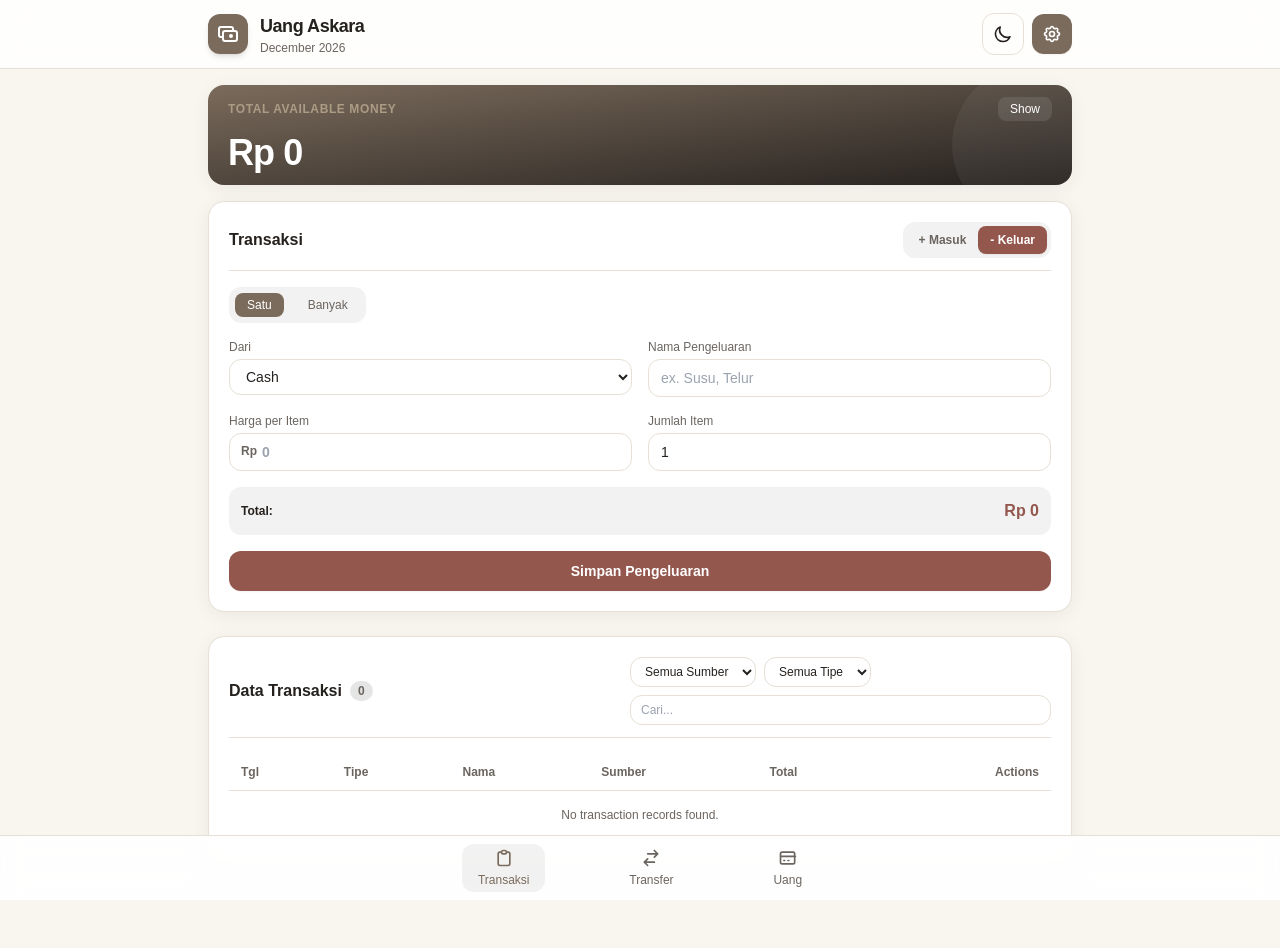
==== index.html @ fc6425e8 "bg input dark mode fix" ====
<!DOCTYPE html>
<html lang="en" class="light">
<head>
  <meta charset="UTF-8" />
  <meta name="viewport" content="width=device-width, initial-scale=1.0" />
  <title>Keuangan</title>
  <meta name="theme-color" content="#7B6B5C" />
  <link rel="manifest" href="manifest.webmanifest" />
  <link rel="apple-touch-icon" href="icon-192.png" />
  <link rel="stylesheet" href="tailwind.css" />
  
  <!-- Embedded SVG Favicon -->
  <link rel="icon" type="image/svg+xml" href="data:image/svg+xml,<svg xmlns='http://www.w3.org/2000/svg' viewBox='0 0 24 24' fill='%237B6B5C'><path d='M21 18v1c0 1.1-.9 2-2 2H5c-1.11 0-2-.9-2-2V5c0-1.1.89-2 2-2h14c1.1 0 2 .9 2 2v1h-9c-1.11 0-2 .9-2 2v8c0 1.1.89 2 2 2h9zm-9-2h10V8H12v8zm4-2.5c-.83 0-1.5-.67-1.5-1.5s.67-1.5 1.5-1.5 1.5.67 1.5 1.5-.67 1.5-1.5 1.5z'/></svg>" />

  <style>
    /* Custom theme variables & typography */
    :root {
      --bg-color: #F9F6F0;
      --card-bg: #FFFFFF;
      --text-main: #25211E;
      --text-muted: #6B6560;
      --border-color: #E6E0D6;
      --accent-primary: #7B6B5C;
      --accent-secondary: #AB9C85;
      --accent-expense: #93574D;
      --accent-income: #4A7C59;
    }

    .dark {
      --bg-color: #1B1816;
      --card-bg: #26221E;
      --text-main: #EDE7DF;
      --text-muted: #9E948A;
      --border-color: #3B342F;
      --accent-primary: #AB9C85;
      --accent-secondary: #7B6B5C;
      --accent-expense: #D97762;
      --accent-income: #6FA87F;
    }

    body {
      background-color: var(--bg-color);
      color: var(--text-main);
      font-family: 'Inter', sans-serif;
      transition: background-color 0.3s ease, color 0.3s ease;
      padding-bottom: 5.5rem; /* Padding for mobile bottom tab navigation bar */
    }

    /* Scrollbar styling for horizontal scrolling tables */
    .table-scroll-container::-webkit-scrollbar {
      height: 6px;
    }
    .table-scroll-container::-webkit-scrollbar-track {
      background: rgba(0,0,0,0.04);
      border-radius: 4px;
    }
    .table-scroll-container::-webkit-scrollbar-thumb {
      background: var(--accent-secondary);
      border-radius: 4px;
    }

    .nowrap-cell {
      white-space: nowrap;
    }

    .shadow-soft {
      box-shadow: 0 4px 20px -2px rgba(37, 33, 30, 0.08);
    }
    .dark .shadow-soft {
      box-shadow: 0 4px 20px -2px rgba(0, 0, 0, 0.4);
    }

    .modal-backdrop {
      background-color: rgba(0, 0, 0, 0.55);
      backdrop-filter: blur(4px);
    }
	
	.input-dark-bg{
	background-color:#24211E;
	}
	
  </style>
</head>
<body class="min-h-screen flex flex-col justify-between selection:bg-brand-sand selection:text-white">

  <!-- APP HEADER -->
  <header class="sticky top-0 z-30 bg-white/85 dark:bg-[#26221E]/85 backdrop-blur-md border-b border-[var(--border-color)] transition-colors">
    <div class="max-w-4xl mx-auto px-4 py-3 flex items-center justify-between">
      
      <!-- Logo & Active Month badge -->
      <div class="flex items-center space-x-3">
        <div class="p-2 rounded-xl bg-brand-accent text-white shadow-md">
          <svg class="w-6 h-6" fill="none" stroke="currentColor" viewBox="0 0 24 24">
            <path stroke-linecap="round" stroke-linejoin="round" stroke-width="2" d="M17 9V7a2 2 0 00-2-2H5a2 2 0 00-2 2v6a2 2 0 002 2h2m2 4h10a2 2 0 002-2v-6a2 2 0 00-2-2H9a2 2 0 00-2 2v6a2 2 0 002 2zm7-5a1 1 0 11-2 0 1 1 0 012 0z"/>
          </svg>
        </div>
        <div>
          <h1 class="text-lg font-bold tracking-tight text-[var(--text-main)]">Uang Askara</h1>
          <div class="flex items-center space-x-1 text-xs text-[var(--text-muted)] font-medium">
            <span id="headerMonthLabel">November 2026</span>
          </div>
        </div>
      </div>

      <!-- Action buttons -->
      <div class="flex items-center space-x-2">
        <button id="themeToggleBtn" onclick="toggleTheme()" title="Toggle Dark/Light Mode" class="p-2.5 rounded-xl border border-[var(--border-color)] hover:bg-black/5 dark:hover:bg-white/5 transition text-[var(--text-main)]">
          <svg id="themeIcon" class="w-5 h-5" fill="none" stroke="currentColor" viewBox="0 0 24 24"></svg>
        </button>

        <button onclick="openOptionsModal()" title="Options & Settings" class="p-2.5 rounded-xl bg-[var(--accent-primary)] text-white hover:opacity-90 transition shadow-sm flex items-center space-x-1">
          <svg class="w-5 h-5" fill="none" stroke="currentColor" viewBox="0 0 24 24">
            <path stroke-linecap="round" stroke-linejoin="round" stroke-width="2" d="M10.325 4.317c.426-1.756 2.924-1.756 3.35 0a1.724 1.724 0 002.573 1.066c1.543-.94 3.31.826 2.37 2.37a1.724 1.724 0 001.065 2.572c1.756.426 1.756 2.924 0 3.35a1.724 1.724 0 00-1.066 2.573c.94 1.543-.826 3.31-2.37 2.37a1.724 1.724 0 00-2.572 1.065c-.426 1.756-2.924 1.756-3.35 0a1.724 1.724 0 00-2.573-1.066c-1.543.94-3.31-.826-2.37-2.37a1.724 1.724 0 00-1.065-2.572c-1.756-.426-1.756-2.924 0-3.35a1.724 1.724 0 001.066-2.573c-.94-1.543.826-3.31 2.37-2.37.996.608 2.296.07 2.572-1.065z"/>
            <path stroke-linecap="round" stroke-linejoin="round" stroke-width="2" d="M15 12a3 3 0 11-6 0 3 3 0 016 0z"/>
          </svg>
        </button>
      </div>
    </div>
  </header>

  <!-- MAIN DASHBOARD CONTENT -->
  <main class="max-w-4xl mx-auto px-4 pt-4 w-full flex-grow">

    <!-- MONEY SUMMARY CARD -->
    <div class="mb-4 px-5 py-3 rounded-2xl bg-gradient-to-br from-[#7B6B5C] to-[#25211E] text-white shadow-soft relative overflow-hidden">
      <!-- Background details -->
      <div class="absolute -right-10 -bottom-10 w-40 h-40 rounded-full bg-white/5 pointer-events-none"></div>

      <div class="relative z-10 space-y-3">
        <div class="flex items-center justify-between">
          <span class="text-xs font-semibold uppercase tracking-wider text-brand-sand">Total Available Money</span>
          <button onclick="toggleSummaryDetails()" id="toggleSummaryBtn" class="px-3 py-1 rounded-lg bg-white/10 hover:bg-white/20 text-xs font-medium backdrop-blur-sm transition">
            Show
          </button>
        </div>

        <div class="text-2xl sm:text-4xl font-extrabold tracking-tight" id="usableBalanceDisplay">Rp 0</div>

        <!-- Hidden Expandable Summary Details -->
        <div id="summaryDetailsBox" class="pt-3 border-t border-white/15 space-y-3 hidden">
          <div class="grid grid-cols-2 gap-3 text-xs">
		              <div class="bg-white/10 p-3 rounded-xl backdrop-blur-sm">
              <span class="text-white/70 block font-medium">Total Uang</span>
              <span class="text-sm font-bold mt-0.5 block text-emerald-300" id="totalMoneyDisplay">Rp 0</span>
            </div>
            <div class="bg-white/10 p-3 rounded-xl backdrop-blur-sm">
              <span class="text-white/70 block font-medium">Total Pengeluaran</span>
              <span class="text-sm font-bold mt-0.5 block text-amber-300" id="totalExpenseDisplay">Rp 0</span>
            </div>

          </div>

          <!-- Money in each source breakdown -->
		  <div>
            <span class="text-[11px] font-semibold uppercase tracking-wider text-brand-sand block mb-2"></span>
            <div id="summarySourcesList" class="grid grid-cols-2 sm:grid-cols-4 gap-3">
              <!-- Dynamically populated 4-column source grid cards -->
            </div>
          </div>
		  

		  
		  
        </div>
      </div>
    </div>

    <!-- TAB 1: TRANSACTION CONTENT -->
    <section id="tab-transaction" class="tab-content block space-y-6">
      
      <!-- Add Transaction Form Card -->
      <div class="p-5 rounded-2xl bg-[var(--card-bg)] border border-[var(--border-color)] shadow-soft">
        
        <div class="flex items-center justify-between mb-4 border-b border-[var(--border-color)] pb-3">
          <h2 class="font-bold text-base">Transaksi</h2>

          <div class="flex bg-black/5 dark:bg-white/5 p-1 rounded-xl">
            <button id="modeIncomeBtn" onclick="setTxMode('income')" class="px-3 py-1.5 text-xs font-semibold rounded-lg transition-all">
              + Masuk
            </button>
            <button id="modeExpenseBtn" onclick="setTxMode('expense')" class="px-3 py-1.5 text-xs font-semibold rounded-lg transition-all">
              - Keluar
            </button>
          </div>
        </div>

        <!-- Dynamic Form Container -->
        <!-- 1. INCOME FORM -->
        <form id="incomeForm" onsubmit="handleIncomeSubmit(event)" class="space-y-4">
          <div class="grid grid-cols-1 sm:grid-cols-2 gap-4">
            <div>
              <label class="block text-xs font-medium text-[var(--text-muted)] mb-1">Ke</label>
              <select id="incToSource" required class="w-full px-3 py-2 text-sm rounded-xl border border-[var(--border-color)] bg-transparent focus:ring-2 focus:ring-brand-accent outline-none"></select>
            </div>

            <div>
              <label class="block text-xs font-medium text-[var(--text-muted)] mb-1">Jumlah</label>
              <div class="relative">
                <span class="absolute left-3 top-2.5 text-xs text-[var(--text-muted)] font-semibold">Rp</span>
                <input type="text" id="incAmount" placeholder="0" oninput="maskCurrencyInput(this)" required class="w-full pl-8 pr-3 py-2 text-sm rounded-xl border border-[var(--border-color)] bg-transparent focus:ring-2 focus:ring-brand-accent outline-none font-semibold">
              </div>
            </div>

            <div>
              <label class="block text-xs font-medium text-[var(--text-muted)] mb-1">Tanggal</label>
              <input type="date" id="incDate" required class="w-full px-3 py-2 text-sm rounded-xl border border-[var(--border-color)] bg-transparent focus:ring-2 focus:ring-brand-accent outline-none">
            </div>

            <div>
              <label class="block text-xs font-medium text-[var(--text-muted)] mb-1">Keterangan</label>
              <input type="text" id="incDesc" placeholder="..." class="w-full px-3 py-2 text-sm rounded-xl border border-[var(--border-color)] bg-transparent focus:ring-2 focus:ring-brand-accent outline-none">
            </div>
          </div>

          <button type="submit" class="w-full py-2.5 rounded-xl bg-emerald-700 hover:bg-emerald-800 text-white font-semibold text-sm transition shadow-sm">
            Simpan Pemasukan
          </button>
        </form>

        <!-- 2. EXPENSE FORM CONTAINER -->
        <div id="expenseFormContainer" class="space-y-4 hidden">
          <div class="flex items-center justify-start space-x-3 bg-black/5 dark:bg-white/5 p-1.5 rounded-xl w-fit">
            <button id="expTypeSingleBtn" onclick="setExpenseType('single')" class="px-3 py-1 text-xs font-medium rounded-lg transition-all">
                Satu
            </button>
            <button id="expTypeMultiBtn" onclick="setExpenseType('multi')" class="px-3 py-1 text-xs font-medium rounded-lg transition-all">
                Banyak
            </button>
          </div>

          <!-- SINGLE ITEM EXPENSE FORM -->
          <form id="singleExpenseForm" onsubmit="handleSingleExpenseSubmit(event)" class="space-y-4">
            <div class="grid grid-cols-1 sm:grid-cols-2 gap-4">
              <div>
                <label class="block text-xs font-medium text-[var(--text-muted)] mb-1">Dari</label>
                <select id="expSingleSource" required class="w-full px-3 py-2 text-sm rounded-xl border border-[var(--border-color)] bg-transparent focus:ring-2 focus:ring-brand-accent outline-none"></select>
              </div>

              <div class="hidden">
                <label class="block text-xs font-medium text-[var(--text-muted)] mb-1">Tanggal</label>
                <input type="date" id="expSingleDate" required class="w-full px-3 py-2 text-sm rounded-xl border border-[var(--border-color)] bg-transparent focus:ring-2 focus:ring-brand-accent outline-none">
              </div>

              <div>
                <label class="block text-xs font-medium text-[var(--text-muted)] mb-1">Nama Pengeluaran</label>
                <input type="text" id="expSingleName" placeholder="ex. Susu, Telur" required class="w-full px-3 py-2 text-sm rounded-xl border border-[var(--border-color)] bg-transparent focus:ring-2 focus:ring-brand-accent outline-none">
              </div>

              <div>
                <label class="block text-xs font-medium text-[var(--text-muted)] mb-1">Harga per Item</label>
                <div class="relative">
                  <span class="absolute left-3 top-2.5 text-xs text-[var(--text-muted)] font-semibold">Rp</span>
                  <input type="text" id="expSinglePrice" placeholder="0" oninput="maskCurrencyInput(this); calculateSingleExpenseTotal()" required class="w-full pl-8 pr-3 py-2 text-sm rounded-xl border border-[var(--border-color)] bg-transparent focus:ring-2 focus:ring-brand-accent outline-none font-semibold">
                </div>
              </div>

              <div>
                <label class="block text-xs font-medium text-[var(--text-muted)] mb-1">Jumlah Item</label>
                <input type="text" id="expSingleQty" min="1" value="1" oninput="calculateSingleExpenseTotal()" required class="w-full px-3 py-2 text-sm rounded-xl border border-[var(--border-color)] bg-transparent focus:ring-2 focus:ring-brand-accent outline-none">
              </div>

              <div class="hidden">
                <label class="block text-xs font-medium text-[var(--text-muted)] mb-1">Note</label>
                <input type="text" id="expSingleNote" placeholder="..." class="w-full px-3 py-2 text-sm rounded-xl border border-[var(--border-color)] bg-transparent focus:ring-2 focus:ring-brand-accent outline-none">
              </div>
            </div>

            <!-- Single calculated expense banner -->
            <div class="p-3 bg-black/5 dark:bg-white/5 rounded-xl flex items-center justify-between text-xs font-semibold">
              <span>Total:</span>
              <span id="singleExpenseTotalDisplay" class="text-base text-brand-terracotta font-bold">Rp 0</span>
            </div>

            <button type="submit" class="w-full py-2.5 rounded-xl bg-brand-terracotta hover:opacity-90 text-white font-semibold text-sm transition shadow-sm">
              Simpan Pengeluaran
            </button>
          </form>

          <!-- MULTIPLE ITEMS EXPENSE FORM -->
          <div id="multiExpenseFormContainer" class="space-y-4 hidden">
            <div class="grid grid-cols-1 sm:grid-cols-3 gap-4">
              <div>
                <label class="block text-xs font-medium text-[var(--text-muted)] mb-1">Dari</label>
                <select id="expMultiSource" required class="w-full px-3 py-2 text-sm rounded-xl border border-[var(--border-color)] bg-transparent focus:ring-2 focus:ring-brand-accent outline-none"></select>
              </div>

              <div class="hidden">
                <label class="block text-xs font-medium text-[var(--text-muted)] mb-1">Tanggal</label>
                <input type="date" id="expMultiDate" required class="w-full px-3 py-2 text-sm rounded-xl border border-[var(--border-color)] bg-transparent focus:ring-2 focus:ring-brand-accent outline-none">
              </div>

              <div>
                <label class="block text-xs font-medium text-[var(--text-muted)] mb-1">Nama Pengeluaran</label>
                <input type="text" id="expMultiGroupName" placeholder="ex. Belanja di Indomaret" required class="w-full px-3 py-2 text-sm rounded-xl border border-[var(--border-color)] bg-transparent focus:ring-2 focus:ring-brand-accent outline-none">
              </div>
            </div>

            <!-- Item Builder Box (Note removed per instruction) -->
            <div class="p-4 border border-dashed border-[var(--border-color)] rounded-xl bg-black/5 dark:bg-white/5 space-y-3">
			  <h4 class="text-xs font-bold uppercase text-[var(--text-muted)]">Tambah Barang ke Daftar</h4>
			  <div class="grid grid-cols-1 sm:grid-cols-3 gap-2">
				<input type="text" id="itemInputName" placeholder="Nama barang..." class="px-3 py-1.5 text-sm rounded-lg border border-[var(--border-color)] input-dark-bg outline-none">
				<input type="text" id="itemInputQty" min="1" value="1" placeholder="Jumlah barang..." class="px-3 py-1.5 text-sm rounded-lg border border-[var(--border-color)] input-dark-bg outline-none" oninput="maskCurrencyInput(this)">
				<div class="relative">
				  <span class="absolute left-2.5 top-1.5 text-sm text-[var(--text-muted)]">Rp</span>
				  <input type="text" id="itemInputPrice" placeholder="0" oninput="maskCurrencyInput(this)" class="w-full pl-7 pr-2 py-1.5 text-sm rounded-lg border border-[var(--border-color)] input-dark-bg outline-none font-semibold">
				</div>
			  </div>
			  <button type="button" onclick="addItemToMultiList()" class="px-4 py-1.5 rounded-lg bg-brand-accent text-white text-xs font-medium hover:opacity-90 transition ml-auto block">
				+ Tambah
			  </button>
			</div>

            <!-- Working List Table -->
            <div class="table-scroll-container overflow-x-auto w-full">
              <table class="w-full text-xs text-left border-collapse">
                <thead>
                  <tr class="border-b border-[var(--border-color)] text-[var(--text-muted)]">
                    <th class="py-2 px-2 nowrap-cell">Nama</th>
                    <th class="py-2 px-2 nowrap-cell">#</th>
                    <th class="py-2 px-2 nowrap-cell">Harga</th>
                    <th class="py-2 px-2 nowrap-cell">Total</th>
                    <th class="py-2 px-2 nowrap-cell text-right">Aksi</th>
                  </tr>
                </thead>
                <tbody id="multiItemsTableBody">
                  <!-- Filled via JS -->
                </tbody>
              </table>
            </div>

            <!-- Total display banner -->
            <div class="p-3 bg-black/5 dark:bg-white/5 rounded-xl flex items-center justify-between text-xs font-semibold">
              <span>Total:</span>
              <span id="multiGrandTotalDisplay" class="text-base text-brand-terracotta font-bold">Rp 0</span>
            </div>

            <button type="button" onclick="saveMultiExpenseRecord()" class="w-full py-2.5 rounded-xl bg-brand-terracotta hover:opacity-90 text-white font-semibold text-sm transition shadow-sm">
              Simpan Daftar Pengeluaran
            </button>
          </div>
        </div>
      </div>

      <!-- Transaction History Table & Filters -->
      <div class="p-5 rounded-2xl bg-[var(--card-bg)] border border-[var(--border-color)] shadow-soft space-y-4">
        
        <div class="flex flex-col sm:flex-row sm:items-center justify-between gap-3 border-b border-[var(--border-color)] pb-3">
          <h3 class="font-bold text-base flex items-center space-x-2">
            <span>Data Transaksi</span>
            <span id="txRecordCount" class="text-xs bg-black/10 dark:bg-white/10 px-2 py-0.5 rounded-full text-[var(--text-muted)]">0</span>
          </h3>

          <div class="flex flex-wrap items-center gap-2">
            <select id="filterSource" onchange="renderTransactions()" class="px-2.5 py-1.5 text-xs rounded-xl border border-[var(--border-color)] bg-transparent outline-none">
              <option value="ALL">Semua Sumber</option>
            </select>

            <select id="filterType" onchange="renderTransactions()" class="px-2.5 py-1.5 text-xs rounded-xl border border-[var(--border-color)] bg-transparent outline-none">
              <option value="ALL">Semua Tipe</option>
              <option value="INCOME">Income</option>
              <option value="EXPENSE">Expense</option>
            </select>

            <input type="text" id="filterSearch" oninput="renderTransactions()" placeholder="Cari..." class="px-2.5 py-1.5 text-xs rounded-xl border border-[var(--border-color)] bg-transparent outline-none" style="width:100%;">
          </div>
        </div>

        <!-- 1-line Horizontal Overflow Scrollable Table -->
        <div class="table-scroll-container overflow-x-auto w-full">
          <table class="w-full text-xs text-left border-collapse">
            <thead>
              <tr class="border-b border-[var(--border-color)] text-[var(--text-muted)]">
                <th class="py-2.5 px-3 nowrap-cell">Tgl</th>
                <th class="py-2.5 px-3 nowrap-cell">Tipe</th>
                <th class="py-2.5 px-3 nowrap-cell">Nama</th>
                <th class="py-2.5 px-3 nowrap-cell">Sumber</th>
                <th class="py-2.5 px-3 nowrap-cell">Total</th>
                <th class="py-2.5 px-3 nowrap-cell text-right">Actions</th>
              </tr>
            </thead>
            <tbody id="transactionTableBody">
              <!-- Rendered dynamically -->
            </tbody>
          </table>
        </div>

      </div>
    </section>

    <!-- TAB 2: TRANSFER CONTENT -->
    <section id="tab-transfer" class="tab-content hidden space-y-6">
      <div class="p-5 rounded-2xl bg-[var(--card-bg)] border border-[var(--border-color)] shadow-soft space-y-4">
        <h2 class="font-bold text-base border-b border-[var(--border-color)] pb-3">Transfer Uang</h2>

        <form id="transferForm" onsubmit="handleTransferSubmit(event)" class="space-y-4">
          <div class="grid grid-cols-1 sm:grid-cols-2 gap-4">
            <div>
              <label class="block text-xs font-medium text-[var(--text-muted)] mb-1">Dari</label>
              <select id="trFromSource" required class="w-full px-3 py-2 text-sm rounded-xl border border-[var(--border-color)] bg-transparent focus:ring-2 focus:ring-brand-accent outline-none"></select>
            </div>

            <div>
              <label class="block text-xs font-medium text-[var(--text-muted)] mb-1">Ke</label>
              <select id="trToSource" required class="w-full px-3 py-2 text-sm rounded-xl border border-[var(--border-color)] bg-transparent focus:ring-2 focus:ring-brand-accent outline-none"></select>
            </div>

            <div>
              <label class="block text-xs font-medium text-[var(--text-muted)] mb-1">Jumlah</label>
              <div class="relative">
                <span class="absolute left-3 top-2.5 text-xs text-[var(--text-muted)] font-semibold">Rp</span>
                <input type="text" id="trAmount" placeholder="0" oninput="maskCurrencyInput(this)" required class="w-full pl-8 pr-3 py-2 text-sm rounded-xl border border-[var(--border-color)] bg-transparent focus:ring-2 focus:ring-brand-accent outline-none font-semibold">
              </div>
            </div>

            <div>
              <label class="block text-xs font-medium text-[var(--text-muted)] mb-1">Biaya Transfer</label>
              <div class="relative">
                <span class="absolute left-3 top-2.5 text-xs text-[var(--text-muted)] font-semibold">Rp</span>
                <input type="text" id="trFee" placeholder="0" oninput="maskCurrencyInput(this)" class="w-full pl-8 pr-3 py-2 text-sm rounded-xl border border-[var(--border-color)] bg-transparent focus:ring-2 focus:ring-brand-accent outline-none font-semibold">
              </div>
              <p class="text-[10px] text-[var(--text-muted)] mt-1 hidden">Fee is subtracted from 'From' source and added to Expenses.</p>
            </div>

            <div class="hidden">
              <label class="block text-xs font-medium text-[var(--text-muted)] mb-1">Tanggal</label>
              <input type="date" id="trDate" required class="w-full px-3 py-2 text-sm rounded-xl border border-[var(--border-color)] bg-transparent focus:ring-2 focus:ring-brand-accent outline-none">
            </div>

            <div class="hidden">
              <label class="block text-xs font-medium text-[var(--text-muted)] mb-1">Note (Optional)</label>
              <input type="text" id="trNote" placeholder="Reason for transfer" class="w-full px-3 py-2 text-sm rounded-xl border border-[var(--border-color)] bg-transparent focus:ring-2 focus:ring-brand-accent outline-none">
            </div>
          </div>

          <button type="submit" class="w-full py-2.5 rounded-xl bg-brand-accent hover:opacity-90 text-white font-semibold text-sm transition shadow-sm">
            Simpan Transfer
          </button>
        </form>
      </div>

      <!-- Transfer Records History -->
      <div class="p-5 rounded-2xl bg-[var(--card-bg)] border border-[var(--border-color)] shadow-soft space-y-4">
        <h3 class="font-bold text-base border-b border-[var(--border-color)] pb-3">Data Transfer</h3>
        
        <div class="table-scroll-container overflow-x-auto w-full">
          <table class="w-full text-xs text-left border-collapse">
            <thead>
              <tr class="border-b border-[var(--border-color)] text-[var(--text-muted)]">
                <th class="py-2.5 px-3 nowrap-cell">Tgl</th>
                <th class="py-2.5 px-3 nowrap-cell">Dari</th>
                <th class="py-2.5 px-3 nowrap-cell">Ke</th>
                <th class="py-2.5 px-3 nowrap-cell">Jumlah</th>
                <th class="py-2.5 px-3 nowrap-cell">Fee</th>
                <th class="py-2.5 px-3 nowrap-cell">Note</th>
                <th class="py-2.5 px-3 nowrap-cell text-right">Aksi</th>
              </tr>
            </thead>
            <tbody id="transferTableBody">
              <!-- Rendered via JS -->
            </tbody>
          </table>
        </div>
      </div>
    </section>

    <!-- TAB 3: MONEY & RESERVES CONTENT -->
    <section id="tab-money" class="tab-content hidden space-y-6">
      
      <!-- 1. Sources of Money Card -->
      <div class="p-5 rounded-2xl bg-[var(--card-bg)] border border-[var(--border-color)] shadow-soft space-y-4">
        <div class="flex items-center justify-between border-b border-[var(--border-color)] pb-3">
          <div>
            <h2 class="font-bold text-base">Uang</h2>
            <p class="text-xs text-[var(--text-muted)] hidden">Manage cash, bank accounts, and e-money accounts.</p>
          </div>
          <button onclick="openAddSourceModal()" class="px-3 py-1.5 rounded-xl bg-brand-accent text-white text-xs font-semibold hover:opacity-90 transition">
            + Tambah Rekening
          </button>
        </div>

        <div id="sourcesGrid" class="grid grid-cols-1 sm:grid-cols-2 md:grid-cols-3 gap-4">
          <!-- Dynamically populated sources cards -->
        </div>
      </div>

      <!-- 2. Reserve Section (Under Source of Money) -->
      <div class="p-5 rounded-2xl bg-[var(--card-bg)] border border-[var(--border-color)] shadow-soft space-y-4">
        <div class="flex items-center justify-between border-b border-[var(--border-color)] pb-3">
          <div>
            <h2 class="font-bold text-base flex items-center space-x-2">
              <span>Dana Cadangan</span>
              <span class="text-xs bg-amber-500/10 text-amber-700 dark:text-amber-300 px-2 py-0.5 rounded-full font-medium hidden">Cannot be used</span>
            </h2>
            <p class="text-xs text-[var(--text-muted)] hidden">Reserve funds allocated for specific goals.</p>
          </div>
          <button onclick="openAddReserveModal()" class="px-3 py-1.5 rounded-xl bg-brand-accent text-white text-xs font-semibold hover:opacity-90 transition">
            + Tambah Cadangan
          </button>
        </div>

        <div class="table-scroll-container overflow-x-auto w-full">
          <table class="w-full text-xs text-left border-collapse">
            <thead>
              <tr class="border-b border-[var(--border-color)] text-[var(--text-muted)]">
                <th class="py-2.5 px-3 nowrap-cell">Untuk</th>
                <th class="py-2.5 px-3 nowrap-cell">Di</th>
                <th class="py-2.5 px-3 nowrap-cell">Jumlah</th>
                <th class="py-2.5 px-3 nowrap-cell text-right">Aksi</th>
              </tr>
            </thead>
            <tbody id="reservesTableBody">
              <!-- Rendered via JS -->
            </tbody>
          </table>
        </div>
      </div>

    </section>
  </main>

  <!-- MOBILE-FIRST BOTTOM TAB NAVIGATION BAR -->
  <nav class="fixed bottom-0 left-0 right-0 z-40 bg-white/90 dark:bg-[#26221E]/90 backdrop-blur-md border-t border-[var(--border-color)] transition-colors">
    <div class="max-w-md mx-auto flex justify-around items-center py-2 px-3">
      
      <button onclick="switchTab('transaction')" id="tabBtn-transaction" class="nav-tab-btn flex flex-col items-center space-y-1 text-xs font-medium py-1 px-4 rounded-xl transition">
        <svg class="w-5 h-5" fill="none" stroke="currentColor" viewBox="0 0 24 24">
          <path stroke-linecap="round" stroke-linejoin="round" stroke-width="2" d="M9 5H7a2 2 0 00-2 2v12a2 2 0 002 2h10a2 2 0 002-2V7a2 2 0 00-2-2h-2M9 5a2 2 0 002 2h2a2 2 0 002-2M9 5a2 2 0 012-2h2a2 2 0 012 2"/>
        </svg>
        <span>Transaksi</span>
      </button>

      <button onclick="switchTab('transfer')" id="tabBtn-transfer" class="nav-tab-btn flex flex-col items-center space-y-1 text-xs font-medium py-1 px-4 rounded-xl transition">
        <svg class="w-5 h-5" fill="none" stroke="currentColor" viewBox="0 0 24 24">
          <path stroke-linecap="round" stroke-linejoin="round" stroke-width="2" d="M8 7h12m0 0l-4-4m4 4l-4 4m0 6H4m0 0l4 4m-4-4l4-4"/>
        </svg>
        <span>Transfer</span>
      </button>

      <button onclick="switchTab('money')" id="tabBtn-money" class="nav-tab-btn flex flex-col items-center space-y-1 text-xs font-medium py-1 px-4 rounded-xl transition">
        <svg class="w-5 h-5" fill="none" stroke="currentColor" viewBox="0 0 24 24">
          <path stroke-linecap="round" stroke-linejoin="round" stroke-width="2" d="M3 10h18M7 15h1m4 0h1m-7 4h12a2 2 0 002-2V7a2 2 0 00-2-2H5a2 2 0 00-2 2v10a2 2 0 002 2z"/>
        </svg>
        <span>Uang</span>
      </button>

    </div>
  </nav>

  <!-- MODALS -->

  <!-- 1. OPTIONS MODAL (Month, Export/Import, Clear Data) -->
  <div id="optionsModal" class="fixed inset-0 z-50 flex items-center justify-center p-4 modal-backdrop hidden">
    <div class="bg-[var(--card-bg)] border border-[var(--border-color)] w-full max-w-md rounded-2xl p-6 shadow-2xl space-y-5">
      
      <div class="flex items-center justify-between border-b border-[var(--border-color)] pb-3">
        <h3 class="font-bold text-lg">Option Menu</h3>
        <button onclick="closeModal('optionsModal')" class="text-[var(--text-muted)] hover:text-[var(--text-main)]">
          <svg class="w-5 h-5" fill="none" stroke="currentColor" viewBox="0 0 24 24"><path stroke-linecap="round" stroke-linejoin="round" stroke-width="2" d="M6 18L18 6M6 6l12 12"/></svg>
        </button>
      </div>

      <!-- Month Selector -->
      <div class="space-y-3">
        <h4 class="text-xs font-bold uppercase tracking-wider text-[var(--text-muted)]">Active Month Record</h4>
        <div class="flex space-x-2">
          <select id="activeMonthSelect" onchange="changeActiveMonth(this.value)" class="flex-grow px-3 py-2 text-sm rounded-xl border border-[var(--border-color)] bg-transparent outline-none">
          </select>
          <button onclick="showCreateMonthSection()" class="px-3 py-2 bg-brand-accent text-white text-xs font-semibold rounded-xl hover:opacity-90 transition">
            + New Month
          </button>
        </div>

        <div id="createMonthBox" class="p-4 rounded-xl border border-dashed border-[var(--border-color)] space-y-3 bg-black/5 dark:bg-white/5 hidden">
          <h5 class="text-xs font-semibold">Create New Month Record</h5>
          <input type="month" id="newMonthPicker" class="w-full px-3 py-2 text-sm rounded-xl border border-[var(--border-color)] bg-transparent outline-none">
          
          <label class="flex items-center space-x-2 text-xs text-[var(--text-muted)]">
            <input type="checkbox" id="carryForwardCheck" checked class="rounded accent-brand-accent">
            <span>Carry forward sources & balances from current active month</span>
          </label>

          <div class="flex space-x-2 justify-end">
            <button onclick="hideCreateMonthSection()" class="px-3 py-1.5 text-xs rounded-xl border border-[var(--border-color)]">Cancel</button>
            <button onclick="createNewMonth()" class="px-3 py-1.5 text-xs bg-emerald-700 text-white rounded-xl font-semibold">Confirm Month</button>
          </div>
        </div>
      </div>

      <!-- Export / Import JSON -->
      <div class="space-y-3 border-t border-[var(--border-color)] pt-4">
        <h4 class="text-xs font-bold uppercase tracking-wider text-[var(--text-muted)]">Data Backup & Restore</h4>
        <div class="grid grid-cols-2 gap-3">
          <button onclick="exportDataJSON()" class="p-3 rounded-xl border border-[var(--border-color)] hover:bg-black/5 dark:hover:bg-white/5 text-xs font-semibold flex flex-col items-center space-y-1">
            <svg class="w-5 h-5 text-brand-accent" fill="none" stroke="currentColor" viewBox="0 0 24 24"><path stroke-linecap="round" stroke-linejoin="round" stroke-width="2" d="M4 16v1a3 3 0 003 3h10a3 3 0 003-3v-1m-4-4l-4 4m0 0l-4-4m4 4V4"/></svg>
            <span>Export to JSON</span>
          </button>

          <label class="p-3 rounded-xl border border-[var(--border-color)] hover:bg-black/5 dark:hover:bg-white/5 text-xs font-semibold flex flex-col items-center space-y-1 cursor-pointer">
            <svg class="w-5 h-5 text-brand-accent" fill="none" stroke="currentColor" viewBox="0 0 24 24"><path stroke-linecap="round" stroke-linejoin="round" stroke-width="2" d="M4 16v1a3 3 0 003 3h10a3 3 0 003-3v-1m-4-8l-4-4m0 0L8 8m4-4v12"/></svg>
            <span>Import from JSON</span>
            <input type="file" id="jsonFileInput" accept=".json" onchange="importDataJSON(event)" class="hidden">
          </label>
        </div>
      </div>

      <!-- Clear Data Section -->
      <div class="space-y-3 border-t border-[var(--border-color)] pt-4">
        <h4 class="text-xs font-bold uppercase tracking-wider text-rose-600 dark:text-rose-400">Clear Data</h4>
        <div class="grid grid-cols-2 gap-3">
          <button onclick="promptClearData('month')" class="p-2.5 rounded-xl border border-rose-300 dark:border-rose-900 bg-rose-500/10 text-rose-700 dark:text-rose-300 hover:bg-rose-500/20 text-xs font-semibold">
            Clear Current Month
          </button>
          <button onclick="promptClearData('all')" class="p-2.5 rounded-xl border border-rose-400 dark:border-rose-800 bg-rose-600/20 text-rose-800 dark:text-rose-200 hover:bg-rose-600/30 text-xs font-semibold">
            Clear All Data
          </button>
        </div>
      </div>

      <div class="pt-2 text-right">
        <button onclick="closeModal('optionsModal')" class="px-4 py-2 bg-black/10 dark:bg-white/10 rounded-xl text-xs font-semibold">Done</button>
      </div>

    </div>
  </div>

  <!-- 2. CLEAR DATA CONFIRMATION MODAL -->
  <div id="clearDataExportModal" class="fixed inset-0 z-50 flex items-center justify-center p-4 modal-backdrop hidden">
    <div class="bg-[var(--card-bg)] border border-[var(--border-color)] w-full max-w-sm rounded-2xl p-6 shadow-2xl space-y-4 text-center">
      <div class="w-12 h-12 rounded-full mx-auto flex items-center justify-center bg-amber-500/10 text-amber-600">
        <svg class="w-6 h-6" fill="none" stroke="currentColor" viewBox="0 0 24 24"><path stroke-linecap="round" stroke-linejoin="round" stroke-width="2" d="M12 9v2m0 4h.01m-6.938 4h13.856c1.54 0 2.502-1.667 1.732-3L13.732 4c-.77-1.333-2.694-1.333-3.464 0L3.34 16c-.77 1.333.192 3 1.732 3z"/></svg>
      </div>
      <h3 class="font-bold text-base">Export Backup Before Clearing?</h3>
      <p id="clearDataModalSubText" class="text-xs text-[var(--text-muted)]">Would you like to export your budget data to a JSON backup file before performing this deletion?</p>
      
      <div class="space-y-2 pt-2">
        <button id="clearWithExportBtn" class="w-full py-2.5 text-xs bg-emerald-700 text-white font-semibold rounded-xl hover:bg-emerald-800">
          Export Backup & Clear Data
        </button>
        <button id="clearWithoutExportBtn" class="w-full py-2.5 text-xs bg-brand-terracotta text-white font-semibold rounded-xl hover:opacity-90">
          Clear Without Exporting
        </button>
        <button onclick="closeModal('clearDataExportModal')" class="w-full py-2 text-xs border border-[var(--border-color)] rounded-xl">
          Cancel
        </button>
      </div>
    </div>
  </div>

  <!-- 3. MONEY SOURCE DETAIL MODAL -->
  <div id="sourceDetailModal" class="fixed inset-0 z-50 flex items-center justify-center p-4 modal-backdrop hidden">
    <div class="bg-[var(--card-bg)] border border-[var(--border-color)] w-full max-w-sm rounded-2xl p-6 shadow-2xl space-y-4">
      <div class="flex items-center justify-between border-b border-[var(--border-color)] pb-3">
        <h3 id="sourceDetailTitle" class="font-bold text-base">Source Details</h3>
        <button onclick="closeModal('sourceDetailModal')" class="text-[var(--text-muted)]">
          <svg class="w-5 h-5" fill="none" stroke="currentColor" viewBox="0 0 24 24"><path stroke-linecap="round" stroke-linejoin="round" stroke-width="2" d="M6 18L18 6M6 6l12 12"/></svg>
        </button>
      </div>

      <div class="space-y-3 text-xs">
        <div class="flex justify-between py-2 border-b border-[var(--border-color)]">
          <span class="text-[var(--text-muted)]">Saldo:</span>
          <span id="sdCurrentMoney" class="font-bold">Rp 0</span>
        </div>
        <div class="flex justify-between py-2 border-b border-[var(--border-color)]">
          <span class="text-[var(--text-muted)]">Cadangan:</span>
          <span id="sdReservedMoney" class="font-bold text-amber-600 dark:text-amber-400">Rp 0</span>
        </div>
        <div class="flex justify-between py-2 border-b border-[var(--border-color)]">
          <span class="text-[var(--text-muted)]">Bisa Dipakai:</span>
          <span id="sdAvailableMoney" class="font-bold text-emerald-600 dark:text-emerald-400">Rp 0</span>
        </div>
        <div class="flex justify-between py-2">
          <span class="text-[var(--text-muted)]">Total Pengeluaran:</span>
          <span id="sdTotalExpense" class="font-bold text-brand-terracotta">Rp 0</span>
        </div>
      </div>
    </div>
  </div>

  <!-- 4. ADD / EDIT SOURCE MODAL -->
  <div id="sourceModal" class="fixed inset-0 z-50 flex items-center justify-center p-4 modal-backdrop hidden">
    <div class="bg-[var(--card-bg)] border border-[var(--border-color)] w-full max-w-sm rounded-2xl p-6 shadow-2xl space-y-4">
      <h3 id="sourceModalTitle" class="font-bold text-base">Tambah Rekening</h3>

      <form id="sourceForm" onsubmit="handleSourceSubmit(event)" class="space-y-3">
        <input type="hidden" id="sourceEditId" value="">
        <div>
          <label class="block text-xs font-medium text-[var(--text-muted)] mb-1">Nama</label>
          <input type="text" id="sourceName" placeholder="e.g. Cash, Bank Jatim, Mandiri" required class="w-full px-3 py-2 text-sm rounded-xl border border-[var(--border-color)] bg-transparent outline-none">
        </div>
        <div>
          <label class="block text-xs font-medium text-[var(--text-muted)] mb-1">Saldo</label>
          <div class="relative">
            <span class="absolute left-3 top-2.5 text-xs text-[var(--text-muted)] font-semibold">Rp</span>
            <input type="text" id="sourceAmount" placeholder="0" oninput="maskCurrencyInput(this)" required class="w-full pl-8 pr-3 py-2 text-sm rounded-xl border border-[var(--border-color)] bg-transparent outline-none font-semibold">
          </div>
        </div>

        <div class="flex space-x-2 pt-2">
          <button type="button" onclick="closeModal('sourceModal')" class="flex-1 py-2 text-xs rounded-xl border border-[var(--border-color)]">Cancel</button>
          <button type="submit" class="flex-1 py-2 text-xs bg-brand-accent text-white font-semibold rounded-xl">Simpan</button>
        </div>
      </form>
    </div>
  </div>

  <!-- 5. ADD / EDIT RESERVE MODAL -->
  <div id="reserveModal" class="fixed inset-0 z-50 flex items-center justify-center p-4 modal-backdrop hidden">
    <div class="bg-[var(--card-bg)] border border-[var(--border-color)] w-full max-w-sm rounded-2xl p-6 shadow-2xl space-y-4">
      <h3 id="reserveModalTitle" class="font-bold text-base">+ Tambah</h3>

      <form id="reserveForm" onsubmit="handleReserveSubmit(event)" class="space-y-3">
        <input type="hidden" id="reserveEditId" value="">
        <div>
          <label class="block text-xs font-medium text-[var(--text-muted)] mb-1">Untuk</label>
          <input type="text" id="resPurpose" placeholder="ex. KPR, Titipan" required class="w-full px-3 py-2 text-sm rounded-xl border border-[var(--border-color)] bg-transparent outline-none">
        </div>
        <div>
          <label class="block text-xs font-medium text-[var(--text-muted)] mb-1">Di</label>
          <select id="resSourceId" required class="w-full px-3 py-2 text-sm rounded-xl border border-[var(--border-color)] bg-transparent outline-none"></select>
        </div>
        <div>
          <label class="block text-xs font-medium text-[var(--text-muted)] mb-1">Jumlah</label>
          <div class="relative">
            <span class="absolute left-3 top-2.5 text-xs text-[var(--text-muted)] font-semibold">Rp</span>
            <input type="text" id="resAmount" placeholder="0" oninput="maskCurrencyInput(this)" required class="w-full pl-8 pr-3 py-2 text-sm rounded-xl border border-[var(--border-color)] bg-transparent outline-none font-semibold">
          </div>
        </div>

        <div class="flex space-x-2 pt-2">
          <button type="button" onclick="closeModal('reserveModal')" class="flex-1 py-2 text-xs rounded-xl border border-[var(--border-color)]">Cancel</button>
          <button type="submit" class="flex-1 py-2 text-xs bg-brand-accent text-white font-semibold rounded-xl">Simpan</button>
        </div>
      </form>
    </div>
  </div>

  <!-- 6. EDIT TRANSACTION RECORD MODAL -->
  <div id="editTxModal" class="fixed inset-0 z-50 flex items-center justify-center p-4 modal-backdrop hidden">
    <div class="bg-[var(--card-bg)] border border-[var(--border-color)] w-full max-w-lg rounded-2xl p-6 shadow-2xl space-y-4 max-h-[90vh] flex flex-col">
      <div class="flex items-center justify-between border-b border-[var(--border-color)] pb-3">
        <h3 id="editTxModalTitle" class="font-bold text-base">Edit Transaction Record</h3>
        <button onclick="closeModal('editTxModal')" class="text-[var(--text-muted)]">
          <svg class="w-5 h-5" fill="none" stroke="currentColor" viewBox="0 0 24 24"><path stroke-linecap="round" stroke-linejoin="round" stroke-width="2" d="M6 18L18 6M6 6l12 12"/></svg>
        </button>
      </div>

      <div id="editTxBody" class="overflow-y-auto flex-grow space-y-4 pr-1">
        <!-- Rendered dynamically depending on tx type -->
      </div>

      <div class="flex space-x-2 pt-3 border-t border-[var(--border-color)]">
        <button onclick="closeModal('editTxModal')" class="flex-1 py-2 text-xs rounded-xl border border-[var(--border-color)]">Cancel</button>
        <button onclick="saveTxEdit()" class="flex-1 py-2 text-xs bg-brand-accent text-white font-semibold rounded-xl">Simpan</button>
      </div>
    </div>
  </div>

  <!-- 7. EDIT TRANSFER MODAL -->
  <div id="editTransferModal" class="fixed inset-0 z-50 flex items-center justify-center p-4 modal-backdrop hidden">
    <div class="bg-[var(--card-bg)] border border-[var(--border-color)] w-full max-w-md rounded-2xl p-6 shadow-2xl space-y-4">
      <div class="flex items-center justify-between border-b border-[var(--border-color)] pb-3">
        <h3 class="font-bold text-base">Edit Data Transfer</h3>
        <button onclick="closeModal('editTransferModal')" class="text-[var(--text-muted)]">
          <svg class="w-5 h-5" fill="none" stroke="currentColor" viewBox="0 0 24 24"><path stroke-linecap="round" stroke-linejoin="round" stroke-width="2" d="M6 18L18 6M6 6l12 12"/></svg>
        </button>
      </div>

      <input type="hidden" id="editTrId">
      <div class="space-y-3">
        <div class="grid grid-cols-2 gap-3">
          <div>
            <label class="block text-xs font-medium text-[var(--text-muted)] mb-1">Dari</label>
            <select id="editTrFrom" class="w-full px-3 py-2 text-xs rounded-xl border border-[var(--border-color)] bg-transparent outline-none"></select>
          </div>
          <div>
            <label class="block text-xs font-medium text-[var(--text-muted)] mb-1">Ke</label>
            <select id="editTrTo" class="w-full px-3 py-2 text-xs rounded-xl border border-[var(--border-color)] bg-transparent outline-none"></select>
          </div>
        </div>

        <div>
          <label class="block text-xs font-medium text-[var(--text-muted)] mb-1">Jumlah</label>
          <div class="relative">
            <span class="absolute left-3 top-2 text-xs text-[var(--text-muted)]">Rp</span>
            <input type="text" id="editTrAmount" oninput="maskCurrencyInput(this)" class="w-full pl-8 pr-3 py-1.5 text-xs rounded-xl border border-[var(--border-color)] bg-transparent outline-none font-semibold">
          </div>
        </div>

        <div>
          <label class="block text-xs font-medium text-[var(--text-muted)] mb-1">Fee</label>
          <div class="relative">
            <span class="absolute left-3 top-2 text-xs text-[var(--text-muted)]">Rp</span>
            <input type="text" id="editTrFee" oninput="maskCurrencyInput(this)" class="w-full pl-8 pr-3 py-1.5 text-xs rounded-xl border border-[var(--border-color)] bg-transparent outline-none font-semibold">
          </div>
        </div>

        <div>
          <label class="block text-xs font-medium text-[var(--text-muted)] mb-1">Tanggal</label>
          <input type="date" id="editTrDate" class="w-full px-3 py-2 text-xs rounded-xl border border-[var(--border-color)] bg-transparent outline-none">
        </div>

        <div>
          <label class="block text-xs font-medium text-[var(--text-muted)] mb-1">Note</label>
          <input type="text" id="editTrNote" class="w-full px-3 py-2 text-xs rounded-xl border border-[var(--border-color)] bg-transparent outline-none">
        </div>
      </div>

      <div class="flex space-x-2 pt-2">
        <button onclick="closeModal('editTransferModal')" class="flex-1 py-2 text-xs rounded-xl border border-[var(--border-color)]">Cancel</button>
        <button onclick="saveTransferEdit()" class="flex-1 py-2 text-xs bg-brand-accent text-white font-semibold rounded-xl">Simpan</button>
      </div>
    </div>
  </div>

  <!-- 8. MULTI-ITEM EXPENSE DETAILS VIEW MODAL -->
  <div id="multiDetailsModal" class="fixed inset-0 z-50 flex items-center justify-center p-4 modal-backdrop hidden">
    <div class="bg-[var(--card-bg)] border border-[var(--border-color)] w-full max-w-md rounded-2xl p-6 shadow-2xl space-y-4">
      <div class="flex items-center justify-between border-b border-[var(--border-color)] pb-3">
        <div>
          <h3 id="multiDetailsTitle" class="font-bold text-base">Expense Breakdown</h3>
          <p id="multiDetailsSub" class="text-xs text-[var(--text-muted)]"></p>
        </div>
        <button onclick="closeModal('multiDetailsModal')" class="text-[var(--text-muted)]">
          <svg class="w-5 h-5" fill="none" stroke="currentColor" viewBox="0 0 24 24"><path stroke-linecap="round" stroke-linejoin="round" stroke-width="2" d="M6 18L18 6M6 6l12 12"/></svg>
        </button>
      </div>

      <div class="table-scroll-container overflow-x-auto w-full">
        <table class="w-full text-xs text-left border-collapse">
          <thead>
            <tr class="border-b border-[var(--border-color)] text-[var(--text-muted)]">
              <th class="py-2 px-2 nowrap-cell">Nama</th>
              <th class="py-2 px-2 nowrap-cell">#</th>
              <th class="py-2 px-2 nowrap-cell">Harga</th>
              <th class="py-2 px-2 nowrap-cell text-right">Total</th>
            </tr>
          </thead>
          <tbody id="multiDetailsTableBody"></tbody>
        </table>
      </div>

      <div class="flex justify-between items-center pt-2 font-bold text-xs border-t border-[var(--border-color)]">
        <span>Total:</span>
        <span id="multiDetailsGrandTotal" class="text-brand-terracotta text-sm">Rp 0</span>
      </div>
    </div>
  </div>

  <!-- 9. CONFIRMATION MODAL -->
  <div id="confirmModal" class="fixed inset-0 z-50 flex items-center justify-center p-4 modal-backdrop hidden">
    <div class="bg-[var(--card-bg)] border border-[var(--border-color)] w-full max-w-xs rounded-2xl p-5 shadow-2xl space-y-4 text-center">
      <div id="confirmIcon" class="w-12 h-12 rounded-full mx-auto flex items-center justify-center bg-amber-500/10 text-amber-600">
        <svg class="w-6 h-6" fill="none" stroke="currentColor" viewBox="0 0 24 24"><path stroke-linecap="round" stroke-linejoin="round" stroke-width="2" d="M12 9v2m0 4h.01m-6.938 4h13.856c1.54 0 2.502-1.667 1.732-3L13.732 4c-.77-1.333-2.694-1.333-3.464 0L3.34 16c-.77 1.333.192 3 1.732 3z"/></svg>
      </div>
      <h3 id="confirmTitle" class="font-bold text-sm">Are you sure?</h3>
      <p id="confirmMessage" class="text-xs text-[var(--text-muted)]"></p>
      <div class="flex space-x-2 pt-1">
        <button id="confirmCancelBtn" class="flex-1 py-2 text-xs rounded-xl border border-[var(--border-color)] font-medium">Cancel</button>
        <button id="confirmOkBtn" class="flex-1 py-2 text-xs bg-brand-terracotta text-white font-semibold rounded-xl">Confirm</button>
      </div>
    </div>
  </div>

  <!-- TOAST NOTIFICATION -->
  <div id="toast" class="fixed top-5 right-5 z-50 transform translate-y-[-100px] opacity-0 transition-all duration-300 pointer-events-none px-4 py-3 rounded-xl bg-brand-dark text-white text-xs font-semibold shadow-xl flex items-center space-x-2">
    <span id="toastMsg">Action completed</span>
  </div>


  <!-- APPLICATION LOGIC JS -->
  <script>
    const STORAGE_KEY = 'budgetcraft_app_data_v3';
    
    let state = {
      theme: 'light',
      activeMonthKey: '',
      months: {}
    };

    let currentMultiItems = [];
    let currentTxMode = 'expense';
    let currentExpenseType = 'single';
    let pendingConfirmAction = null;
    let editingTxTemp = null;
    let clearDataScopePending = 'month';

    // UTILITIES & CURRENCY MASKING
    function generateId(prefix = 'id') {
      return prefix + '_' + Math.random().toString(36).substr(2, 9);
    }

    // Format integer number as Rp 1.500.000 without cents
    function formatRp(num) {
      const val = Math.round(Number(num) || 0);
      return 'Rp ' + val.toString().replace(/\B(?=(\d{3})+(?!\d))/g, ".");
    }

    // Live mask for inputs typing e.g. 600000 -> 600.000
    function maskCurrencyInput(inputEl) {
      if (!inputEl) return;
      let cursor = inputEl.selectionStart;
      let rawVal = inputEl.value.replace(/\D/g, '');
      if (!rawVal) {
        inputEl.value = '';
        return;
      }
      const formatted = parseInt(rawVal, 10).toLocaleString('id-ID');
      inputEl.value = formatted;
    }

    function parseInputCurrency(val) {
      if (!val) return 0;
      const clean = val.toString().replace(/\./g, '').replace(/,/g, '').replace(/\D/g, '');
      return parseInt(clean, 10) || 0;
    }

    function setInputValueFormatted(inputEl, numberVal) {
      if (!inputEl) return;
      const num = Math.round(Number(numberVal) || 0);
      if (num === 0) {
        inputEl.value = '';
      } else {
        inputEl.value = num.toLocaleString('id-ID');
      }
    }

    function getTodayString() {
      const d = new Date();
      return d.toISOString().split('T')[0];
    }

    function getMonthKeyFromDate(dateStr) {
      return (dateStr || getTodayString()).substring(0, 7);
    }

    function getMonthName(key) {
      if (!key) return 'Current Month';
      const [year, month] = key.split('-');
      const date = new Date(year, parseInt(month) - 1, 1);
      return date.toLocaleString('default', { month: 'long', year: 'numeric' });
    }

    // INITIALIZATION & PERSISTENCE
    function initApp() {
      loadStateFromStorage();
      setupTheme();
      
      const currentMonthKey = getMonthKeyFromDate(getTodayString());
      if (!state.activeMonthKey || !state.months[state.activeMonthKey]) {
        if (!state.months[currentMonthKey]) {
          createMonthRecord(currentMonthKey, false);
        } else {
          state.activeMonthKey = currentMonthKey;
        }
      }

      // Set default dates
      document.getElementById('incDate').value = getTodayString();
      document.getElementById('expSingleDate').value = getTodayString();
      document.getElementById('expMultiDate').value = getTodayString();
      document.getElementById('trDate').value = getTodayString();

      setTxMode('expense');
      setExpenseType('single');
      switchTab('transaction');

      renderAll();
    }

    function loadStateFromStorage() {
      try {
        const raw = localStorage.getItem(STORAGE_KEY);
        if (raw) {
          state = JSON.parse(raw);
        }
      } catch (e) {
        console.error('Failed to parse localStorage data', e);
      }
    }

    function saveState() {
      try {
        localStorage.setItem(STORAGE_KEY, JSON.stringify(state));
      } catch (e) {
        console.error('Failed to save state', e);
      }
    }

    function getActiveMonthData() {
      if (!state.activeMonthKey) {
        state.activeMonthKey = getMonthKeyFromDate(getTodayString());
      }
      if (!state.months[state.activeMonthKey]) {
        state.months[state.activeMonthKey] = {
          name: getMonthName(state.activeMonthKey),
          sources: [{ id: 'src_default_cash', name: 'Cash', balance: 0 }],
          reserves: [],
          transfers: [],
          transactions: []
        };
      }
      const m = state.months[state.activeMonthKey];
      if (!m.sources) m.sources = [];
      if (!m.reserves) m.reserves = [];
      if (!m.transfers) m.transfers = [];
      if (!m.transactions) m.transactions = [];
      return m;
    }

    // THEME HANDLING
    function setupTheme() {
      if (state.theme === 'dark' || (!('theme' in state) && window.matchMedia('(prefers-color-scheme: dark)').matches)) {
        document.documentElement.classList.add('dark');
        state.theme = 'dark';
      } else {
        document.documentElement.classList.remove('dark');
        state.theme = 'light';
      }
      updateThemeIcon();
    }

    function toggleTheme() {
      state.theme = state.theme === 'dark' ? 'light' : 'dark';
      setupTheme();
      saveState();
    }

    function updateThemeIcon() {
      const icon = document.getElementById('themeIcon');
      if (state.theme === 'dark') {
        icon.innerHTML = `<path stroke-linecap="round" stroke-linejoin="round" stroke-width="2" d="M12 3v1m0 16v1m9-9h-1M4 12H3m15.364 6.364l-.707-.707M6.343 6.343l-.707-.707m12.728 0l-.707.707M6.343 17.657l-.707.707M16 12a4 4 0 11-8 0 4 4 0 018 0z"/>`;
      } else {
        icon.innerHTML = `<path stroke-linecap="round" stroke-linejoin="round" stroke-width="2" d="M20.354 15.354A9 9 0 018.646 3.646 9.003 9.003 0 0012 21a9.003 9.003 0 008.354-5.646z"/>`;
      }
    }

    // TABS SWITCHER
    function switchTab(tabId) {
      document.querySelectorAll('.tab-content').forEach(el => el.classList.add('hidden'));
      document.getElementById(`tab-${tabId}`).classList.remove('hidden');

      document.querySelectorAll('.nav-tab-btn').forEach(btn => {
        btn.classList.remove('text-brand-accent', 'font-bold', 'bg-black/5', 'dark:bg-white/5');
        btn.classList.add('text-[var(--text-muted)]');
      });

      const activeBtn = document.getElementById(`tabBtn-${tabId}`);
      if (activeBtn) {
        activeBtn.classList.remove('text-[var(--text-muted)]');
        activeBtn.classList.add('text-brand-accent', 'font-bold', 'bg-black/5', 'dark:bg-white/5');
      }
    }

    function openModal(id) { document.getElementById(id).classList.remove('hidden'); }
    function closeModal(id) { document.getElementById(id).classList.add('hidden'); }

    function showToast(msg) {
      const toast = document.getElementById('toast');
      document.getElementById('toastMsg').innerText = msg;
      toast.classList.remove('translate-y-[-100px]', 'opacity-0');
      toast.classList.add('translate-y-0', 'opacity-100');
      setTimeout(() => {
        toast.classList.remove('translate-y-0', 'opacity-100');
        toast.classList.add('translate-y-[-100px]', 'opacity-0');
      }, 3000);
    }

    function showConfirmModal(title, msg, onConfirm) {
      document.getElementById('confirmTitle').innerText = title;
      document.getElementById('confirmMessage').innerText = msg;
      pendingConfirmAction = onConfirm;
      
      document.getElementById('confirmCancelBtn').onclick = () => {
        closeModal('confirmModal');
        pendingConfirmAction = null;
      };
      document.getElementById('confirmOkBtn').onclick = () => {
        closeModal('confirmModal');
        if (pendingConfirmAction) pendingConfirmAction();
        pendingConfirmAction = null;
      };
      openModal('confirmModal');
    }

    // RENDER ALL UI
    function renderAll() {
      renderHeaderSummary();
      renderDropdowns();
      renderSources();
      renderReserves();
      renderTransfers();
      renderTransactions();
    }

    // HEADER USABLE MONEY SUMMARY CARD
    function renderHeaderSummary() {
      const mData = getActiveMonthData();
      document.getElementById('headerMonthLabel').innerText = mData.name;

      const totalBalance = mData.sources.reduce((sum, s) => sum + (Number(s.balance) || 0), 0);
      const totalReserved = mData.reserves.reduce((sum, r) => sum + (Number(r.amount) || 0), 0);
      const usableBalance = totalBalance - totalReserved;

      // Sum of expenses in active month
      const totalExpense = mData.transactions
        .filter(t => t.type && t.type.startsWith('expense'))
        .reduce((sum, t) => sum + (Number(t.totalAmount) || 0), 0);

      document.getElementById('usableBalanceDisplay').innerText = formatRp(usableBalance);
      document.getElementById('totalExpenseDisplay').innerText = formatRp(totalExpense);
      document.getElementById('totalMoneyDisplay').innerText = formatRp(totalBalance);

      // Render individual source list in summary card
      const summarySourcesList = document.getElementById('summarySourcesList');
      if (!mData.sources || mData.sources.length === 0) {
        summarySourcesList.innerHTML = `<span class="text-xs text-white/60">No sources</span>`;
      } else {
        summarySourcesList.innerHTML = mData.sources.map(s => `
		  <div class="bg-white/10 p-2.5 rounded-xl backdrop-blur-sm border border-white/10 flex flex-col justify-between overflow-hidden">
            <span class="text-[10px] font-semibold text-white/70 truncate block" title="${s.name}">${s.name}</span>
            <span class="text-xs font-bold mt-1 text-white truncate block">${formatRp(s.balance)}</span>
          </div>
        `).join('');
      }
    }

    function toggleSummaryDetails() {
      const box = document.getElementById('summaryDetailsBox');
      const btn = document.getElementById('toggleSummaryBtn');
      if (box.classList.contains('hidden')) {
        box.classList.remove('hidden');
        btn.innerText = 'Hide';
      } else {
        box.classList.add('hidden');
        btn.innerText = 'Show';
      }
    }

    // DROPDOWNS POPULATION (ONLY NAME, NO BALANCE IN DROPDOWNS)
    function renderDropdowns() {
      const mData = getActiveMonthData();
      const sources = mData.sources || [];

      const makeOptionsHTML = (selectedId = '') => {
        return sources.map(s => `<option value="${s.id}" ${s.id === selectedId ? 'selected' : ''}>${s.name}</option>`).join('');
      };

      document.getElementById('incToSource').innerHTML = makeOptionsHTML();
      document.getElementById('expSingleSource').innerHTML = makeOptionsHTML();
      document.getElementById('expMultiSource').innerHTML = makeOptionsHTML();
      document.getElementById('trFromSource').innerHTML = makeOptionsHTML();
      document.getElementById('trToSource').innerHTML = makeOptionsHTML();
      document.getElementById('resSourceId').innerHTML = makeOptionsHTML();

      // Filter Source select
      const filterSourceSelect = document.getElementById('filterSource');
      const curFilterVal = filterSourceSelect.value || 'ALL';
      filterSourceSelect.innerHTML = `<option value="ALL">Semua Sumber</option>` + 
        sources.map(s => `<option value="${s.id}">${s.name}</option>`).join('');
      
      // Keep value if valid, else default to ALL
      if (sources.some(s => s.id === curFilterVal)) {
        filterSourceSelect.value = curFilterVal;
      } else {
        filterSourceSelect.value = 'ALL';
      }

      // Active month selector in option modal
      const activeMonthSelect = document.getElementById('activeMonthSelect');
      const sortedKeys = Object.keys(state.months).sort().reverse();
      activeMonthSelect.innerHTML = sortedKeys.map(k => `<option value="${k}" ${k === state.activeMonthKey ? 'selected' : ''}>${state.months[k].name}</option>`).join('');
    }

    // MONEY & SOURCES (TAB 3)
    function renderSources() {
      const mData = getActiveMonthData();
      const grid = document.getElementById('sourcesGrid');

      if (!mData.sources || mData.sources.length === 0) {
        grid.innerHTML = `<p class="text-xs text-[var(--text-muted)] col-span-full">No sources available.</p>`;
        return;
      }

      grid.innerHTML = mData.sources.map(s => `
        <div class="p-4 rounded-xl border border-[var(--border-color)] bg-black/5 dark:bg-white/5 space-y-2 relative group">
          <div class="flex items-center justify-between">
            <span class="text-xs font-bold uppercase tracking-wider text-[var(--text-muted)]">${s.name}</span>
            <div class="flex items-center space-x-1">
              <button onclick="openSourceDetailModal('${s.id}')" title="Source Details" class="px-2 py-0.5 rounded bg-brand-accent/10 text-brand-accent text-[10px] font-bold hover:bg-brand-accent hover:text-white transition">
                Detail
              </button>
              <button onclick="openEditSourceModal('${s.id}')" title="Edit Source" class="p-1 rounded text-[var(--text-muted)] hover:text-brand-accent">
                <svg class="w-4 h-4" fill="none" stroke="currentColor" viewBox="0 0 24 24"><path stroke-linecap="round" stroke-linejoin="round" stroke-width="2" d="M15.232 5.232l3.536 3.536m-2.036-5.036a2.5 2.5 0 113.536 3.536L6.5 21.036H3v-3.572L16.732 3.732z"/></svg>
              </button>
              <button onclick="confirmDeleteSource('${s.id}')" title="Delete Source" class="p-1 rounded text-[var(--text-muted)] hover:text-brand-terracotta">
                <svg class="w-4 h-4" fill="none" stroke="currentColor" viewBox="0 0 24 24"><path stroke-linecap="round" stroke-linejoin="round" stroke-width="2" d="M19 7l-.867 12.142A2 2 0 0116.138 21H7.862a2 2 0 01-1.995-1.858L5 7m5 4v6m4-6v6m1-10V4a1 1 0 00-1-1h-4a1 1 0 00-1 1v3M4 7h16"/></svg>
              </button>
            </div>
          </div>
          <div class="text-xl font-bold tracking-tight text-brand-accent">${formatRp(s.balance)}</div>
        </div>
      `).join('');
    }

    function openSourceDetailModal(sourceId) {
      const mData = getActiveMonthData();
      const source = mData.sources.find(s => s.id === sourceId);
      if (!source) return;

      const currentBalance = Number(source.balance) || 0;
      
      // Calculate locked reserve in this source
      const reservedInSource = mData.reserves
        .filter(r => r.sourceId === sourceId)
        .reduce((sum, r) => sum + (Number(r.amount) || 0), 0);

      const availableInSource = currentBalance - reservedInSource;

      // Calculate total expense from this source
      const totalExpenseFromSource = mData.transactions
        .filter(t => t.sourceId === sourceId && t.type && t.type.startsWith('expense'))
        .reduce((sum, t) => sum + (Number(t.totalAmount) || 0), 0);

      document.getElementById('sourceDetailTitle').innerText = `${source.name}`;
      document.getElementById('sdCurrentMoney').innerText = formatRp(currentBalance);
      document.getElementById('sdReservedMoney').innerText = formatRp(reservedInSource);
      document.getElementById('sdAvailableMoney').innerText = formatRp(availableInSource);
      document.getElementById('sdTotalExpense').innerText = formatRp(totalExpenseFromSource);

      openModal('sourceDetailModal');
    }

    function openAddSourceModal() {
      document.getElementById('sourceModalTitle').innerText = 'Tambah Rekening';
      document.getElementById('sourceEditId').value = '';
      document.getElementById('sourceName').value = '';
      document.getElementById('sourceAmount').value = '';
      openModal('sourceModal');
    }

    function openEditSourceModal(id) {
      const mData = getActiveMonthData();
      const source = mData.sources.find(s => s.id === id);
      if (!source) return;

      document.getElementById('sourceModalTitle').innerText = 'Edit Rekening';
      document.getElementById('sourceEditId').value = source.id;
      document.getElementById('sourceName').value = source.name;
      setInputValueFormatted(document.getElementById('sourceAmount'), source.balance);
      openModal('sourceModal');
    }

    function handleSourceSubmit(e) {
      e.preventDefault();
      const mData = getActiveMonthData();
      const editId = document.getElementById('sourceEditId').value;
      const name = document.getElementById('sourceName').value.trim();
      const amount = parseInputCurrency(document.getElementById('sourceAmount').value);

      if (editId) {
        const source = mData.sources.find(s => s.id === editId);
        if (source) {
          source.name = name;
          source.balance = amount;
        }
        showToast('Source updated successfully.');
      } else {
        mData.sources.push({
          id: generateId('src'),
          name: name,
          balance: amount
        });
        showToast('New money source added.');
      }

      saveState();
      closeModal('sourceModal');
      renderAll();
    }

    function confirmDeleteSource(id) {
      const mData = getActiveMonthData();
      if (mData.sources.length <= 1) {
        showToast('Cannot delete the last money source.');
        return;
      }
      showConfirmModal(
        'Delete Money Source?',
        'Deleting this source will remove it from your budget month.',
        () => {
          mData.sources = mData.sources.filter(s => s.id !== id);
          saveState();
          renderAll();
          showToast('Money source deleted.');
        }
      );
    }

    // RESERVES LOGIC
    function renderReserves() {
      const mData = getActiveMonthData();
      const tbody = document.getElementById('reservesTableBody');

      if (!mData.reserves || mData.reserves.length === 0) {
        tbody.innerHTML = `<tr><td colspan="4" class="py-4 text-center text-[var(--text-muted)]">No reserves added.</td></tr>`;
        return;
      }

      tbody.innerHTML = mData.reserves.map(r => {
        const src = mData.sources.find(s => s.id === r.sourceId);
        const srcName = src ? src.name : 'Unknown';
        return `
          <tr class="border-b border-[var(--border-color)] hover:bg-black/5 dark:hover:bg-white/5">
            <td class="py-2.5 px-3 nowrap-cell font-medium">${r.purpose}</td>
            <td class="py-2.5 px-3 nowrap-cell">
              <span class="px-2 py-0.5 rounded-md bg-black/5 dark:bg-white/5 border border-[var(--border-color)] font-medium text-[11px]">${srcName}</span>
            </td>
            <td class="py-2.5 px-3 nowrap-cell font-bold text-amber-700 dark:text-amber-400">${formatRp(r.amount)}</td>
            <td class="py-2.5 px-3 nowrap-cell text-right space-x-1">
              <button onclick="openEditReserveModal('${r.id}')" class="p-1 text-[var(--text-muted)] hover:text-brand-accent">
                <svg class="w-4 h-4" fill="none" stroke="currentColor" viewBox="0 0 24 24"><path stroke-linecap="round" stroke-linejoin="round" stroke-width="2" d="M15.232 5.232l3.536 3.536m-2.036-5.036a2.5 2.5 0 113.536 3.536L6.5 21.036H3v-3.572L16.732 3.732z"/></svg>
              </button>
              <button onclick="confirmDeleteReserve('${r.id}')" class="p-1 text-[var(--text-muted)] hover:text-brand-terracotta">
                <svg class="w-4 h-4" fill="none" stroke="currentColor" viewBox="0 0 24 24"><path stroke-linecap="round" stroke-linejoin="round" stroke-width="2" d="M19 7l-.867 12.142A2 2 0 0116.138 21H7.862a2 2 0 01-1.995-1.858L5 7m5 4v6m4-6v6m1-10V4a1 1 0 00-1-1h-4a1 1 0 00-1 1v3M4 7h16"/></svg>
              </button>
            </td>
          </tr>
        `;
      }).join('');
    }

    function openAddReserveModal() {
      document.getElementById('reserveModalTitle').innerText = 'Tambah Cadangan';
      document.getElementById('reserveEditId').value = '';
      document.getElementById('resPurpose').value = '';
      document.getElementById('resAmount').value = '';
      openModal('reserveModal');
    }

    function openEditReserveModal(id) {
      const mData = getActiveMonthData();
      const res = mData.reserves.find(r => r.id === id);
      if (!res) return;

      document.getElementById('reserveModalTitle').innerText = 'Edit Cadangan';
      document.getElementById('reserveEditId').value = res.id;
      document.getElementById('resPurpose').value = res.purpose;
      document.getElementById('resSourceId').value = res.sourceId;
      setInputValueFormatted(document.getElementById('resAmount'), res.amount);
      openModal('reserveModal');
    }

    function handleReserveSubmit(e) {
      e.preventDefault();
      const mData = getActiveMonthData();
      const editId = document.getElementById('reserveEditId').value;
      const purpose = document.getElementById('resPurpose').value.trim();
      const sourceId = document.getElementById('resSourceId').value;
      const amount = parseInputCurrency(document.getElementById('resAmount').value);

      if (editId) {
        const res = mData.reserves.find(r => r.id === editId);
        if (res) {
          res.purpose = purpose;
          res.sourceId = sourceId;
          res.amount = amount;
        }
        showToast('Reserve updated.');
      } else {
        mData.reserves.push({
          id: generateId('res'),
          purpose: purpose,
          sourceId: sourceId,
          amount: amount
        });
        showToast('Reserve created.');
      }

      saveState();
      closeModal('reserveModal');
      renderAll();
    }

    function confirmDeleteReserve(id) {
      showConfirmModal(
        'Delete Reserve?',
        'This will remove the lock and increase usable money.',
        () => {
          const mData = getActiveMonthData();
          mData.reserves = mData.reserves.filter(r => r.id !== id);
          saveState();
          renderAll();
          showToast('Reserve deleted.');
        }
      );
    }

    // TRANSFERS & LINKED FEE LOGIC (TAB 2)
    function renderTransfers() {
      const mData = getActiveMonthData();
      const tbody = document.getElementById('transferTableBody');

      let list = [...(mData.transfers || [])];
      list.sort((a, b) => new Date(b.date) - new Date(a.date));

      if (list.length === 0) {
        tbody.innerHTML = `<tr><td colspan="7" class="py-4 text-center text-[var(--text-muted)]">No transfer records found.</td></tr>`;
        return;
      }

      tbody.innerHTML = list.map(t => {
        const fromSrc = mData.sources.find(s => s.id === t.fromId);
        const toSrc = mData.sources.find(s => s.id === t.toId);
        const fromName = fromSrc ? fromSrc.name : 'Unknown';
        const toName = toSrc ? toSrc.name : 'Unknown';

        return `
          <tr class="border-b border-[var(--border-color)] hover:bg-black/5 dark:hover:bg-white/5">
            <td class="py-2.5 px-3 nowrap-cell">${t.date}</td>
            <td class="py-2.5 px-3 nowrap-cell font-medium">${fromName}</td>
            <td class="py-2.5 px-3 nowrap-cell font-medium">${toName}</td>
            <td class="py-2.5 px-3 nowrap-cell font-bold text-brand-accent">${formatRp(t.amount)}</td>
            <td class="py-2.5 px-3 nowrap-cell text-brand-terracotta font-medium">${t.fee > 0 ? formatRp(t.fee) : '-'}</td>
            <td class="py-2.5 px-3 nowrap-cell text-[var(--text-muted)]">${t.note || '-'}</td>
            <td class="py-2.5 px-3 nowrap-cell text-right space-x-1">
              <button onclick="openEditTransferModal('${t.id}')" class="p-1 text-[var(--text-muted)] hover:text-brand-accent" title="Edit Transfer">
                <svg class="w-4 h-4" fill="none" stroke="currentColor" viewBox="0 0 24 24"><path stroke-linecap="round" stroke-linejoin="round" stroke-width="2" d="M15.232 5.232l3.536 3.536m-2.036-5.036a2.5 2.5 0 113.536 3.536L6.5 21.036H3v-3.572L16.732 3.732z"/></svg>
              </button>
              <button onclick="confirmDeleteTransfer('${t.id}')" class="p-1 text-[var(--text-muted)] hover:text-brand-terracotta" title="Delete Transfer">
                <svg class="w-4 h-4" fill="none" stroke="currentColor" viewBox="0 0 24 24"><path stroke-linecap="round" stroke-linejoin="round" stroke-width="2" d="M19 7l-.867 12.142A2 2 0 0116.138 21H7.862a2 2 0 01-1.995-1.858L5 7m5 4v6m4-6v6m1-10V4a1 1 0 00-1-1h-4a1 1 0 00-1 1v3M4 7h16"/></svg>
              </button>
            </td>
          </tr>
        `;
      }).join('');
    }

    function handleTransferSubmit(e) {
      e.preventDefault();
      const mData = getActiveMonthData();

      const fromId = document.getElementById('trFromSource').value;
      const toId = document.getElementById('trToSource').value;
      const amount = parseInputCurrency(document.getElementById('trAmount').value);
      const fee = parseInputCurrency(document.getElementById('trFee').value);
      const date = document.getElementById('trDate').value;
      const note = document.getElementById('trNote').value.trim();

      if (fromId === toId) {
        showToast('From and To sources must be different.');
        return;
      }
      if (amount <= 0) {
        showToast('Please enter a valid transfer amount.');
        return;
      }

      const fromSrc = mData.sources.find(s => s.id === fromId);
      const toSrc = mData.sources.find(s => s.id === toId);

      if (!fromSrc || !toSrc) return;

      const transferId = generateId('tr');
      let feeExpenseId = null;

      // Adjust balances
      fromSrc.balance -= (amount + fee);
      toSrc.balance += amount;

      // Create fee transaction if fee > 0
      if (fee > 0) {
        feeExpenseId = generateId('tx_fee');
        mData.transactions.push({
          id: feeExpenseId,
          type: 'expense_single',
          sourceId: fromId,
          date: date,
          name: `Transfer Fee (${fromSrc.name} -> ${toSrc.name})`,
          price: fee,
          quantity: 1,
          totalAmount: fee,
          note: note ? `Fee for transfer: ${note}` : `Transfer Fee`,
          isTransferFee: true,
          linkedTransferId: transferId
        });
      }

      mData.transfers.push({
        id: transferId,
        fromId: fromId,
        toId: toId,
        amount: amount,
        fee: fee,
        date: date,
        note: note,
        linkedFeeExpenseId: feeExpenseId
      });

      saveState();
      document.getElementById('transferForm').reset();
      document.getElementById('trDate').value = getTodayString();
      showToast('Transfer completed.');
      renderAll();
    }

    function openEditTransferModal(id) {
      const mData = getActiveMonthData();
      const tr = mData.transfers.find(t => t.id === id);
      if (!tr) return;

      document.getElementById('editTrId').value = tr.id;
      
      const makeOptions = (sel) => mData.sources.map(s => `<option value="${s.id}" ${s.id === sel ? 'selected' : ''}>${s.name}</option>`).join('');
      document.getElementById('editTrFrom').innerHTML = makeOptions(tr.fromId);
      document.getElementById('editTrTo').innerHTML = makeOptions(tr.toId);

      setInputValueFormatted(document.getElementById('editTrAmount'), tr.amount);
      setInputValueFormatted(document.getElementById('editTrFee'), tr.fee || 0);
      document.getElementById('editTrDate').value = tr.date;
      document.getElementById('editTrNote').value = tr.note || '';

      openModal('editTransferModal');
    }

    function saveTransferEdit() {
      const mData = getActiveMonthData();
      const id = document.getElementById('editTrId').value;
      const trIndex = mData.transfers.findIndex(t => t.id === id);
      if (trIndex === -1) return;

      const oldTr = mData.transfers[trIndex];

      // Revert old transfer balance effects
      const oldFrom = mData.sources.find(s => s.id === oldTr.fromId);
      const oldTo = mData.sources.find(s => s.id === oldTr.toId);
      if (oldFrom) oldFrom.balance += (oldTr.amount + (oldTr.fee || 0));
      if (oldTo) oldTo.balance -= oldTr.amount;

      // Read new values
      const newFromId = document.getElementById('editTrFrom').value;
      const newToId = document.getElementById('editTrTo').value;
      const newAmount = parseInputCurrency(document.getElementById('editTrAmount').value);
      const newFee = parseInputCurrency(document.getElementById('editTrFee').value);
      const newDate = document.getElementById('editTrDate').value;
      const newNote = document.getElementById('editTrNote').value.trim();

      if (newFromId === newToId) {
        showToast('From and To sources must be different.');
        return;
      }

      const newFrom = mData.sources.find(s => s.id === newFromId);
      const newTo = mData.sources.find(s => s.id === newToId);
      if (!newFrom || !newTo) return;

      // Apply new balances
      newFrom.balance -= (newAmount + newFee);
      newTo.balance += newAmount;

      // Manage fee expense record
      let feeTxId = oldTr.linkedFeeExpenseId;

      if (newFee > 0) {
        if (feeTxId) {
          const feeTx = mData.transactions.find(tx => tx.id === feeTxId);
          if (feeTx) {
            feeTx.sourceId = newFromId;
            feeTx.date = newDate;
            feeTx.name = `Transfer Fee (${newFrom.name} -> ${newTo.name})`;
            feeTx.price = newFee;
            feeTx.totalAmount = newFee;
            feeTx.note = newNote ? `Fee for transfer: ${newNote}` : `Transfer Fee`;
          }
        } else {
          feeTxId = generateId('tx_fee');
          mData.transactions.push({
            id: feeTxId,
            type: 'expense_single',
            sourceId: newFromId,
            date: newDate,
            name: `Transfer Fee (${newFrom.name} -> ${newTo.name})`,
            price: newFee,
            quantity: 1,
            totalAmount: newFee,
            note: newNote ? `Fee for transfer: ${newNote}` : `Transfer Fee`,
            isTransferFee: true,
            linkedTransferId: id
          });
        }
      } else if (feeTxId) {
        // Fee removed
        mData.transactions = mData.transactions.filter(tx => tx.id !== feeTxId);
        feeTxId = null;
      }

      mData.transfers[trIndex] = {
        id: id,
        fromId: newFromId,
        toId: newToId,
        amount: newAmount,
        fee: newFee,
        date: newDate,
        note: newNote,
        linkedFeeExpenseId: feeTxId
      };

      saveState();
      closeModal('editTransferModal');
      renderAll();
      showToast('Transfer updated successfully.');
    }

    function confirmDeleteTransfer(id) {
      showConfirmModal(
        'Delete Transfer?',
        'Reverts source balances and removes linked fee transaction.',
        () => deleteTransfer(id)
      );
    }

    function deleteTransfer(transferId) {
      const mData = getActiveMonthData();
      const trIndex = mData.transfers.findIndex(t => t.id === transferId);
      if (trIndex === -1) return;

      const t = mData.transfers[trIndex];

      const fromSrc = mData.sources.find(s => s.id === t.fromId);
      const toSrc = mData.sources.find(s => s.id === t.toId);
      if (fromSrc) fromSrc.balance += (t.amount + (t.fee || 0));
      if (toSrc) toSrc.balance -= t.amount;

      if (t.linkedFeeExpenseId) {
        mData.transactions = mData.transactions.filter(tx => tx.id !== t.linkedFeeExpenseId);
      }

      mData.transfers.splice(trIndex, 1);
      saveState();
      renderAll();
      showToast('Transfer deleted and balances reverted.');
    }


    // TRANSACTIONS LOGIC (TAB 1)
    function setTxMode(mode) {
      currentTxMode = mode;
      const incBtn = document.getElementById('modeIncomeBtn');
      const expBtn = document.getElementById('modeExpenseBtn');
      const incForm = document.getElementById('incomeForm');
      const expContainer = document.getElementById('expenseFormContainer');

      if (mode === 'income') {
        incBtn.className = 'px-3 py-1.5 text-xs font-semibold rounded-lg transition-all bg-emerald-700 text-white shadow-sm';
        expBtn.className = 'px-3 py-1.5 text-xs font-semibold rounded-lg transition-all text-[var(--text-muted)] hover:text-[var(--text-main)]';
        incForm.classList.remove('hidden');
        expContainer.classList.add('hidden');
      } else {
        expBtn.className = 'px-3 py-1.5 text-xs font-semibold rounded-lg transition-all bg-brand-terracotta text-white shadow-sm';
        incBtn.className = 'px-3 py-1.5 text-xs font-semibold rounded-lg transition-all text-[var(--text-muted)] hover:text-[var(--text-main)]';
        expContainer.classList.remove('hidden');
        incForm.classList.add('hidden');
      }
    }

    function setExpenseType(type) {
      currentExpenseType = type;
      const sBtn = document.getElementById('expTypeSingleBtn');
      const mBtn = document.getElementById('expTypeMultiBtn');
      const sForm = document.getElementById('singleExpenseForm');
      const mForm = document.getElementById('multiExpenseFormContainer');

      if (type === 'single') {
        sBtn.className = 'px-3 py-1 text-xs font-medium rounded-lg transition-all bg-brand-accent text-white';
        mBtn.className = 'px-3 py-1 text-xs font-medium rounded-lg transition-all text-[var(--text-muted)]';
        sForm.classList.remove('hidden');
        mForm.classList.add('hidden');
      } else {
        mBtn.className = 'px-3 py-1 text-xs font-medium rounded-lg transition-all bg-brand-accent text-white';
        sBtn.className = 'px-3 py-1 text-xs font-medium rounded-lg transition-all text-[var(--text-muted)]';
        mForm.classList.remove('hidden');
        sForm.classList.add('hidden');
      }
    }

    // 1. INCOME FORM SUBMIT
    function handleIncomeSubmit(e) {
      e.preventDefault();
      const mData = getActiveMonthData();

      const toId = document.getElementById('incToSource').value;
      const amount = parseInputCurrency(document.getElementById('incAmount').value);
      const date = document.getElementById('incDate').value;
      const desc = document.getElementById('incDesc').value.trim();

      if (amount <= 0) {
        showToast('Please enter a valid amount.');
        return;
      }

      const source = mData.sources.find(s => s.id === toId);
      if (source) source.balance += amount;

      mData.transactions.push({
        id: generateId('tx_inc'),
        type: 'income',
        toId: toId,
        amount: amount,
        totalAmount: amount,
        date: date,
        description: desc || 'Income'
      });

      saveState();
      document.getElementById('incomeForm').reset();
      document.getElementById('incDate').value = getTodayString();
      showToast('Income recorded.');
      renderAll();
    }

    // 2. SINGLE EXPENSE SUBMIT
    function calculateSingleExpenseTotal() {
      const price = parseInputCurrency(document.getElementById('expSinglePrice').value);
      const qty = parseInt(document.getElementById('expSingleQty').value) || 1;
      const total = price * qty;
      document.getElementById('singleExpenseTotalDisplay').innerText = formatRp(total);
    }

    function handleSingleExpenseSubmit(e) {
      e.preventDefault();
      const mData = getActiveMonthData();

      const sourceId = document.getElementById('expSingleSource').value;
      const date = document.getElementById('expSingleDate').value;
      const name = document.getElementById('expSingleName').value.trim();
      const price = parseInputCurrency(document.getElementById('expSinglePrice').value);
      const qty = parseInt(document.getElementById('expSingleQty').value) || 1;
      const note = document.getElementById('expSingleNote').value.trim();
      const total = price * qty;

      if (total <= 0) {
        showToast('Please enter a valid expense price.');
        return;
      }

      const source = mData.sources.find(s => s.id === sourceId);
      if (source) source.balance -= total;

      mData.transactions.push({
        id: generateId('tx_exp_s'),
        type: 'expense_single',
        sourceId: sourceId,
        date: date,
        name: name,
        price: price,
        quantity: qty,
        note: note,
        totalAmount: total
      });

      saveState();
      document.getElementById('singleExpenseForm').reset();
      document.getElementById('expSingleDate').value = getTodayString();
      calculateSingleExpenseTotal();
      showToast('Single expense recorded.');
      renderAll();
    }

    // 3. MULTIPLE EXPENSE WORKING LIST BUILDER
    function addItemToMultiList() {
      const name = document.getElementById('itemInputName').value.trim();
      const qty = parseInt(document.getElementById('itemInputQty').value) || 1;
      const price = parseInputCurrency(document.getElementById('itemInputPrice').value);

      if (!name) {
        showToast('Please enter item name.');
        return;
      }

      currentMultiItems.push({
        id: generateId('itm'),
        name: name,
        quantity: qty,
        price: price,
        total: price * qty
      });

      // Reset inputs
      document.getElementById('itemInputName').value = '';
      document.getElementById('itemInputQty').value = '1';
      document.getElementById('itemInputPrice').value = '';

      renderMultiItemsTable();
    }

    function removeMultiItem(id) {
      currentMultiItems = currentMultiItems.filter(i => i.id !== id);
      renderMultiItemsTable();
    }

    function renderMultiItemsTable() {
      const tbody = document.getElementById('multiItemsTableBody');
      let grandTotal = 0;

      if (currentMultiItems.length === 0) {
        tbody.innerHTML = `<tr><td colspan="5" class="py-3 text-center text-[var(--text-muted)]">No items added to list yet.</td></tr>`;
      } else {
        tbody.innerHTML = currentMultiItems.map((item) => {
          grandTotal += item.total;
          return `
            <tr class="border-b border-[var(--border-color)]">
              <td class="py-2 px-2 font-medium nowrap-cell">${item.name}</td>
              <td class="py-2 px-2 nowrap-cell">${item.quantity}</td>
              <td class="py-2 px-2 nowrap-cell">${formatRp(item.price)}</td>
              <td class="py-2 px-2 font-bold nowrap-cell">${formatRp(item.total)}</td>
              <td class="py-2 px-2 text-right nowrap-cell">
                <button onclick="removeMultiItem('${item.id}')" class="text-brand-terracotta hover:opacity-80">Remove</button>
              </td>
            </tr>
          `;
        }).join('');
      }

      document.getElementById('multiGrandTotalDisplay').innerText = formatRp(grandTotal);
    }

    function saveMultiExpenseRecord() {
      const mData = getActiveMonthData();

      const sourceId = document.getElementById('expMultiSource').value;
      const date = document.getElementById('expMultiDate').value;
      const groupName = document.getElementById('expMultiGroupName').value.trim();

      if (!groupName) {
        showToast('Please enter name of expense.');
        return;
      }
      if (currentMultiItems.length === 0) {
        showToast('Add at least one item to list.');
        return;
      }

      const grandTotal = currentMultiItems.reduce((sum, i) => sum + i.total, 0);

      const source = mData.sources.find(s => s.id === sourceId);
      if (source) source.balance -= grandTotal;

      mData.transactions.push({
        id: generateId('tx_exp_m'),
        type: 'expense_multi',
        sourceId: sourceId,
        date: date,
        name: groupName,
        totalAmount: grandTotal,
        items: [...currentMultiItems]
      });

      saveState();

      currentMultiItems = [];
      document.getElementById('expMultiGroupName').value = '';
      document.getElementById('expMultiDate').value = getTodayString();
      renderMultiItemsTable();

      showToast('Multiple item expense saved.');
      renderAll();
    }


    // 4. TRANSACTION HISTORY TABLE & FILTERING (ROOT CAUSE FIX)
    function renderTransactions() {
      const mData = getActiveMonthData();
      const tbody = document.getElementById('transactionTableBody');

      let filterSource = document.getElementById('filterSource').value || 'ALL';
      let filterType = document.getElementById('filterType').value || 'ALL';
      const filterSearch = (document.getElementById('filterSearch').value || '').toLowerCase().trim();

      let txList = [...(mData.transactions || [])];

      // Filter by Source (handling all source key variants)
      if (filterSource !== 'ALL') {
        txList = txList.filter(tx => {
          const sId = tx.sourceId || tx.toId || tx.fromId || tx.targetSourceId;
          return sId === filterSource;
        });
      }

      // Filter by Type
      if (filterType === 'INCOME') {
        txList = txList.filter(tx => tx.type === 'income');
      } else if (filterType === 'EXPENSE') {
        txList = txList.filter(tx => tx.type && (tx.type.startsWith('expense') || tx.type === 'expense_single' || tx.type === 'expense_multi'));
      }

      // Filter by Search text
      if (filterSearch) {
        txList = txList.filter(tx => {
          const name = (tx.name || tx.description || '').toLowerCase();
          const note = (tx.note || '').toLowerCase();
          return name.includes(filterSearch) || note.includes(filterSearch);
        });
      }

      // Sort newest records on top
      txList.sort((a, b) => new Date(b.date) - new Date(a.date));

      document.getElementById('txRecordCount').innerText = txList.length;

      if (txList.length === 0) {
        tbody.innerHTML = `<tr><td colspan="6" class="py-4 text-center text-[var(--text-muted)]">No transaction records found.</td></tr>`;
        return;
      }

      tbody.innerHTML = txList.map(tx => {
        let typeBadge = '';
        let sourceName = '';
        let titleDisplay = '';
        let amountDisplay = '';

        const sId = tx.sourceId || tx.toId || tx.fromId || tx.targetSourceId;
        const srcObj = mData.sources.find(s => s.id === sId);
        sourceName = srcObj ? srcObj.name : 'Unknown';

        if (tx.type === 'income') {
          typeBadge = `<span class="px-2 py-0.5 rounded-md bg-emerald-500/10 text-emerald-700 dark:text-emerald-400 font-semibold text-[10px]">Income</span>`;
          titleDisplay = `${tx.description || tx.name || 'Income'}`;
          amountDisplay = `<span class="text-emerald-700 dark:text-emerald-400 font-bold">+${formatRp(tx.totalAmount || tx.amount)}</span>`;
        } else if (tx.type === 'expense_single') {
          typeBadge = `<span class="px-2 py-0.5 rounded-md bg-rose-500/10 text-brand-terracotta dark:text-rose-400 font-semibold text-[10px]">${tx.isTransferFee ? 'Fee' : 'Single Expense'}</span>`;
          const qty = tx.quantity || 1;
          const price = tx.price || tx.totalAmount;
          titleDisplay = `${tx.name || 'Expense'} ${qty > 1 ? `<span class="text-[var(--text-muted)] font-normal">(${qty}x @ ${formatRp(price)})</span>` : ''}`;
          amountDisplay = `<span class="text-brand-terracotta dark:text-rose-400 font-bold">-${formatRp(tx.totalAmount)}</span>`;
        } else if (tx.type === 'expense_multi') {
          typeBadge = `<span class="px-2 py-0.5 rounded-md bg-amber-500/10 text-amber-800 dark:text-amber-300 font-semibold text-[10px]">Multi Item</span>`;
          const count = tx.items ? tx.items.length : 0;
          titleDisplay = `${tx.name || 'Group Expense'} <span class="text-[var(--text-muted)] font-normal">(${count} items)</span>`;
          amountDisplay = `<span class="text-brand-terracotta dark:text-rose-400 font-bold">-${formatRp(tx.totalAmount)}</span>`;
        }

        return `
          <tr class="border-b border-[var(--border-color)] hover:bg-black/5 dark:hover:bg-white/5">
            <td class="py-2.5 px-3 nowrap-cell">${tx.date}</td>
            <td class="py-2.5 px-3 nowrap-cell">${typeBadge}</td>
            <td class="py-2.5 px-3 nowrap-cell font-medium">${titleDisplay}</td>
            <td class="py-2.5 px-3 nowrap-cell"><span class="px-2 py-0.5 rounded-md bg-black/5 dark:bg-white/5 border border-[var(--border-color)] text-[11px] font-medium">${sourceName}</span></td>
            <td class="py-2.5 px-3 nowrap-cell">${amountDisplay}</td>
            <td class="py-2.5 px-3 nowrap-cell text-right space-x-1">
              ${tx.type === 'expense_multi' ? `
                <button onclick="viewMultiDetails('${tx.id}')" class="px-2 py-0.5 bg-black/5 dark:bg-white/5 rounded text-[11px] font-medium hover:bg-brand-accent hover:text-white transition">Details</button>
              ` : ''}
              <button onclick="openEditTxModal('${tx.id}')" class="p-1 text-[var(--text-muted)] hover:text-brand-accent" title="Edit Record">
                <svg class="w-4 h-4" fill="none" stroke="currentColor" viewBox="0 0 24 24"><path stroke-linecap="round" stroke-linejoin="round" stroke-width="2" d="M15.232 5.232l3.536 3.536m-2.036-5.036a2.5 2.5 0 113.536 3.536L6.5 21.036H3v-3.572L16.732 3.732z"/></svg>
              </button>
              <button onclick="confirmDeleteTransaction('${tx.id}')" class="p-1 text-[var(--text-muted)] hover:text-brand-terracotta" title="Delete Record">
                <svg class="w-4 h-4" fill="none" stroke="currentColor" viewBox="0 0 24 24"><path stroke-linecap="round" stroke-linejoin="round" stroke-width="2" d="M19 7l-.867 12.142A2 2 0 0116.138 21H7.862a2 2 0 01-1.995-1.858L5 7m5 4v6m4-6v6m1-10V4a1 1 0 00-1-1h-4a1 1 0 00-1 1v3M4 7h16"/></svg>
              </button>
            </td>
          </tr>
        `;
      }).join('');
    }

    function viewMultiDetails(txId) {
      const mData = getActiveMonthData();
      const tx = mData.transactions.find(t => t.id === txId);
      if (!tx || !tx.items) return;

      document.getElementById('multiDetailsTitle').innerText = tx.name;
      document.getElementById('multiDetailsSub').innerText = `Date: ${tx.date}`;

      const tbody = document.getElementById('multiDetailsTableBody');
      tbody.innerHTML = tx.items.map(item => `
        <tr class="border-b border-[var(--border-color)]">
          <td class="py-2 px-2 font-medium nowrap-cell">${item.name}</td>
          <td class="py-2 px-2 nowrap-cell">${item.quantity}</td>
          <td class="py-2 px-2 nowrap-cell">${formatRp(item.price)}</td>
          <td class="py-2 px-2 text-right font-bold nowrap-cell">${formatRp(item.total)}</td>
        </tr>
      `).join('');

      document.getElementById('multiDetailsGrandTotal').innerText = formatRp(tx.totalAmount);
      openModal('multiDetailsModal');
    }

    // EDIT TRANSACTION RECORD MODAL & INLINE ITEM EDITING
    function openEditTxModal(txId) {
      const mData = getActiveMonthData();
      const tx = mData.transactions.find(t => t.id === txId);
      if (!tx) return;

      editingTxTemp = JSON.parse(JSON.stringify(tx));
      const body = document.getElementById('editTxBody');
      const sourcesOptions = mData.sources.map(s => `<option value="${s.id}" ${s.id === (editingTxTemp.sourceId || editingTxTemp.toId) ? 'selected' : ''}>${s.name}</option>`).join('');

      if (editingTxTemp.type === 'income') {
        document.getElementById('editTxModalTitle').innerText = 'Edit Data Pemasukan';
        body.innerHTML = `
          <div class="space-y-3 text-xs">
            <div>
              <label class="block font-medium text-[var(--text-muted)] mb-1">Ke</label>
              <select id="editTxSource" class="w-full px-3 py-2 rounded-xl border border-[var(--border-color)] bg-transparent outline-none">${sourcesOptions}</select>
            </div>
            <div>
              <label class="block font-medium text-[var(--text-muted)] mb-1">Tanggal</label>
              <input type="date" id="editTxDate" value="${editingTxTemp.date}" class="w-full px-3 py-2 rounded-xl border border-[var(--border-color)] bg-transparent outline-none">
            </div>
            <div>
              <label class="block font-medium text-[var(--text-muted)] mb-1">Keterangan</label>
              <input type="text" id="editTxName" value="${editingTxTemp.description || editingTxTemp.name || ''}" class="w-full px-3 py-2 rounded-xl border border-[var(--border-color)] bg-transparent outline-none">
            </div>
            <div>
              <label class="block font-medium text-[var(--text-muted)] mb-1">Jumlah</label>
              <div class="relative">
                <span class="absolute left-3 top-2 text-[var(--text-muted)] font-semibold">Rp</span>
                <input type="text" id="editTxAmount" oninput="maskCurrencyInput(this)" value="${(editingTxTemp.totalAmount || editingTxTemp.amount || 0).toLocaleString('id-ID')}" class="w-full pl-8 pr-3 py-2 rounded-xl border border-[var(--border-color)] bg-transparent outline-none font-semibold">
              </div>
            </div>
          </div>
        `;
      } else if (editingTxTemp.type === 'expense_single') {
        document.getElementById('editTxModalTitle').innerText = 'Edit Pengeluaran';
        body.innerHTML = `
          <div class="space-y-3 text-xs">
            <div>
              <label class="block font-medium text-[var(--text-muted)] mb-1">Dari</label>
              <select id="editTxSource" class="w-full px-3 py-2 rounded-xl border border-[var(--border-color)] bg-transparent outline-none">${sourcesOptions}</select>
            </div>
            <div>
              <label class="block font-medium text-[var(--text-muted)] mb-1">Tanggal</label>
              <input type="date" id="editTxDate" value="${editingTxTemp.date}" class="w-full px-3 py-2 rounded-xl border border-[var(--border-color)] bg-transparent outline-none">
            </div>
            <div>
              <label class="block font-medium text-[var(--text-muted)] mb-1">Nama</label>
              <input type="text" id="editTxName" value="${editingTxTemp.name || ''}" class="w-full px-3 py-2 rounded-xl border border-[var(--border-color)] bg-transparent outline-none">
            </div>
            <div class="grid grid-cols-2 gap-3">
              <div>
                <label class="block font-medium text-[var(--text-muted)] mb-1">Harga</label>
                <div class="relative">
                  <span class="absolute left-3 top-2 text-[var(--text-muted)] font-semibold">Rp</span>
                  <input type="text" id="editTxPrice" oninput="maskCurrencyInput(this)" value="${(editingTxTemp.price || editingTxTemp.totalAmount || 0).toLocaleString('id-ID')}" class="w-full pl-8 pr-3 py-2 rounded-xl border border-[var(--border-color)] bg-transparent outline-none font-semibold">
                </div>
              </div>
              <div>
                <label class="block font-medium text-[var(--text-muted)] mb-1">Jumlah</label>
                <input type="number" id="editTxQty" min="1" value="${editingTxTemp.quantity || 1}" class="w-full px-3 py-2 rounded-xl border border-[var(--border-color)] bg-transparent outline-none">
              </div>
            </div>
            <div class="hidden">
              <label class="block font-medium text-[var(--text-muted)] mb-1">Note</label>
              <input type="text" id="editTxNote" value="${editingTxTemp.note || ''}" class="w-full px-3 py-2 rounded-xl border border-[var(--border-color)] bg-transparent outline-none">
            </div>
          </div>
        `;
      } else if (editingTxTemp.type === 'expense_multi') {
        document.getElementById('editTxModalTitle').innerText = 'Edit Data Pengeluaran';
        renderMultiEditModalBody();
      }

      openModal('editTxModal');
    }

    function renderMultiEditModalBody() {
      const mData = getActiveMonthData();
      const body = document.getElementById('editTxBody');
      const sourcesOptions = mData.sources.map(s => `<option value="${s.id}" ${s.id === editingTxTemp.sourceId ? 'selected' : ''}>${s.name}</option>`).join('');

      body.innerHTML = `
        <div class="space-y-4 text-xs">
          <div class="grid grid-cols-2 gap-2">
            <div>
              <label class="block font-medium text-[var(--text-muted)] mb-1">Dari</label>
              <select id="editTxSource" class="w-full px-2 py-1.5 rounded-lg border border-[var(--border-color)] bg-transparent outline-none">${sourcesOptions}</select>
            </div>
            <div>
              <label class="block font-medium text-[var(--text-muted)] mb-1">Tanggal</label>
              <input type="date" id="editTxDate" value="${editingTxTemp.date}" class="w-full px-2 py-1.5 rounded-lg border border-[var(--border-color)] bg-transparent outline-none">
            </div>
            <div>
              <label class="block font-medium text-[var(--text-muted)] mb-1">Nama</label>
              <input type="text" id="editTxName" value="${editingTxTemp.name || ''}" class="w-full px-2 py-1.5 rounded-lg border border-[var(--border-color)] bg-transparent outline-none">
            </div>
          </div>

          <!-- Add Item to Edit List -->

		  
		  
		  <div class="p-4 border border-dashed border-[var(--border-color)] rounded-xl bg-black/5 dark:bg-white/5 space-y-3">
			  <h4 class="text-xs font-bold uppercase text-[var(--text-muted)]">Tambah Barang ke Daftar</h4>
			  <div class="grid grid-cols-1 sm:grid-cols-3 gap-2">
				<input type="text" id="editItemName" placeholder="Nama barang..." class="px-3 py-1.5 text-sm rounded-lg border border-[var(--border-color)] input-dark-bg outline-none">
				<input type="text" id="editItemQty" min="1" value="1" placeholder="Jumlah barang..." class="px-3 py-1.5 text-sm rounded-lg border border-[var(--border-color)] input-dark-bg outline-none" oninput="maskCurrencyInput(this)">
				<div class="relative">
				  <span class="absolute left-2.5 top-1.5 text-sm text-[var(--text-muted)]">Rp</span>
				  <input type="text" id="editItemPrice" placeholder="0" oninput="maskCurrencyInput(this)" class="w-full pl-7 pr-2 py-1.5 text-sm rounded-lg border border-[var(--border-color)] input-dark-bg outline-none font-semibold">
				</div>
			  </div>
			  <button type="button" onclick="addItemToEditTxList()" class="px-4 py-1.5 rounded-lg bg-brand-accent text-white text-xs font-medium hover:opacity-90 transition ml-auto block">
				+ Tambah
			  </button>
			</div>

          <!-- Scrollable Items List Table -->
          <div class="table-scroll-container overflow-x-auto w-full max-h-48">
            <table class="w-full text-xs text-left border-collapse">
              <thead>
                <tr class="border-b border-[var(--border-color)] text-[var(--text-muted)]">
                  <th class="py-2 px-2 nowrap-cell">Nama</th>
                  <th class="py-2 px-2 nowrap-cell">#</th>
                  <th class="py-2 px-2 nowrap-cell">Harga</th>
                  <th class="py-2 px-2 nowrap-cell">Total</th>
                  <th class="py-2 px-2 nowrap-cell text-right">Aksi</th>
                </tr>
              </thead>
              <tbody>
                ${(editingTxTemp.items || []).map((itm, idx) => `
                  <tr class="border-b border-[var(--border-color)]">
                    <td class="py-2 px-2 nowrap-cell">
                      <input type="text" value="${itm.name}" onchange="updateEditTxItem(${idx}, 'name', this.value)" class="px-1 py-0.5 rounded border border-[var(--border-color)] bg-transparent w-24 sm:w-32">
                    </td>
                    <td class="py-2 px-2 nowrap-cell">
                      <input type="number" min="1" value="${itm.quantity}" onchange="updateEditTxItem(${idx}, 'quantity', this.value)" class="px-1 py-0.5 rounded border border-[var(--border-color)] bg-transparent w-14">
                    </td>
                    <td class="py-2 px-2 nowrap-cell">
                      <input type="text" value="${(itm.price || 0).toLocaleString('id-ID')}" oninput="maskCurrencyInput(this)" onchange="updateEditTxItem(${idx}, 'price', this.value)" class="px-1 py-0.5 rounded border border-[var(--border-color)] bg-transparent w-20 font-semibold">
                    </td>
                    <td class="py-2 px-2 font-bold nowrap-cell">${formatRp(itm.total)}</td>
                    <td class="py-2 px-2 text-right nowrap-cell">
                      <button onclick="removeEditTxItem(${idx})" class="text-brand-terracotta">Remove</button>
                    </td>
                  </tr>
                `).join('')}
              </tbody>
            </table>
          </div>

          <div class="p-2 bg-black/5 dark:bg-white/5 rounded-lg flex justify-between font-bold">
            <span>Total:</span>
            <span class="text-brand-terracotta">${formatRp((editingTxTemp.items || []).reduce((sum, i) => sum + i.total, 0))}</span>
          </div>
        </div>
      `;
    }

    function addItemToEditTxList() {
      const name = document.getElementById('editItemName').value.trim();
      const qty = parseInt(document.getElementById('editItemQty').value) || 1;
      const price = parseInputCurrency(document.getElementById('editItemPrice').value);

      if (!name) return;

      if (!editingTxTemp.items) editingTxTemp.items = [];
      editingTxTemp.items.push({
        id: generateId('itm'),
        name: name,
        quantity: qty,
        price: price,
        total: price * qty
      });

      renderMultiEditModalBody();
    }

    function updateEditTxItem(index, key, value) {
      if (!editingTxTemp.items || !editingTxTemp.items[index]) return;
      const item = editingTxTemp.items[index];

      if (key === 'name') item.name = value.trim();
      if (key === 'quantity') item.quantity = parseInt(value) || 1;
      if (key === 'price') item.price = parseInputCurrency(value);

      item.total = item.price * item.quantity;
      renderMultiEditModalBody();
    }

    function removeEditTxItem(index) {
      if (!editingTxTemp.items) return;
      editingTxTemp.items.splice(index, 1);
      renderMultiEditModalBody();
    }

    function saveTxEdit() {
      const mData = getActiveMonthData();
      const originalTx = mData.transactions.find(t => t.id === editingTxTemp.id);
      if (!originalTx) return;

      // Revert old transaction money balance effect
      if (originalTx.type === 'income') {
        const src = mData.sources.find(s => s.id === (originalTx.toId || originalTx.sourceId));
        if (src) src.balance -= (originalTx.totalAmount || originalTx.amount);
      } else {
        const src = mData.sources.find(s => s.id === originalTx.sourceId);
        if (src) src.balance += originalTx.totalAmount;
      }

      // Read updated fields
      if (editingTxTemp.type === 'income') {
        const newSourceId = document.getElementById('editTxSource').value;
        const newAmount = parseInputCurrency(document.getElementById('editTxAmount').value);
        
        originalTx.toId = newSourceId;
        originalTx.sourceId = newSourceId;
        originalTx.date = document.getElementById('editTxDate').value;
        originalTx.description = document.getElementById('editTxName').value.trim();
        originalTx.amount = newAmount;
        originalTx.totalAmount = newAmount;

        const newSrc = mData.sources.find(s => s.id === newSourceId);
        if (newSrc) newSrc.balance += newAmount;

      } else if (editingTxTemp.type === 'expense_single') {
        const newSourceId = document.getElementById('editTxSource').value;
        const newPrice = parseInputCurrency(document.getElementById('editTxPrice').value);
        const newQty = parseInt(document.getElementById('editTxQty').value) || 1;
        const newTotal = newPrice * newQty;

        originalTx.sourceId = newSourceId;
        originalTx.date = document.getElementById('editTxDate').value;
        originalTx.name = document.getElementById('editTxName').value.trim();
        originalTx.price = newPrice;
        originalTx.quantity = newQty;
        originalTx.note = document.getElementById('editTxNote').value.trim();
        originalTx.totalAmount = newTotal;

        const newSrc = mData.sources.find(s => s.id === newSourceId);
        if (newSrc) newSrc.balance -= newTotal;

      } else if (editingTxTemp.type === 'expense_multi') {
        const newSourceId = document.getElementById('editTxSource').value;
        const newTotal = (editingTxTemp.items || []).reduce((sum, i) => sum + i.total, 0);

        originalTx.sourceId = newSourceId;
        originalTx.date = document.getElementById('editTxDate').value;
        originalTx.name = document.getElementById('editTxName').value.trim();
        originalTx.items = [...editingTxTemp.items];
        originalTx.totalAmount = newTotal;

        const newSrc = mData.sources.find(s => s.id === newSourceId);
        if (newSrc) newSrc.balance -= newTotal;
      }

      saveState();
      closeModal('editTxModal');
      renderAll();
      showToast('Transaction record updated.');
    }

    function confirmDeleteTransaction(id) {
      const mData = getActiveMonthData();
      const tx = mData.transactions.find(t => t.id === id);
      if (!tx) return;

      let msg = 'Deleting this record will adjust source balances.';
      if (tx.isTransferFee) {
        msg = 'Deleting this transfer fee will also clear the fee from the transfer record.';
      }

      showConfirmModal('Delete Transaction?', msg, () => deleteTransaction(id));
    }

    function deleteTransaction(txId) {
      const mData = getActiveMonthData();
      const index = mData.transactions.findIndex(t => t.id === txId);
      if (index === -1) return;

      const tx = mData.transactions[index];

      // Revert balances
      if (tx.type === 'income') {
        const src = mData.sources.find(s => s.id === (tx.toId || tx.sourceId));
        if (src) src.balance -= (tx.totalAmount || tx.amount);
      } else {
        const src = mData.sources.find(s => s.id === tx.sourceId);
        if (src) src.balance += tx.totalAmount;
      }

      // If linked transfer fee
      if (tx.isTransferFee && tx.linkedTransferId) {
        const tr = mData.transfers.find(t => t.id === tx.linkedTransferId);
        if (tr) {
          tr.fee = 0;
          tr.linkedFeeExpenseId = null;
        }
      }

      mData.transactions.splice(index, 1);
      saveState();
      renderAll();
      showToast('Transaction deleted.');
    }


    // OPTION MENU & MONTH MANAGEMENT
    function openOptionsModal() {
      renderDropdowns();
      hideCreateMonthSection();
      openModal('optionsModal');
    }

    function showCreateMonthSection() {
      document.getElementById('createMonthBox').classList.remove('hidden');
      document.getElementById('newMonthPicker').value = getTodayString().substring(0, 7);
    }

    function hideCreateMonthSection() {
      document.getElementById('createMonthBox').classList.add('hidden');
    }

    function changeActiveMonth(monthKey) {
      if (state.months[monthKey]) {
        state.activeMonthKey = monthKey;
        saveState();
        renderAll();
        showToast(`Switched month to ${state.months[monthKey].name}`);
      }
    }

    function createMonthRecord(monthKey, carryForward = true) {
      if (state.months[monthKey]) {
        state.activeMonthKey = monthKey;
        return;
      }

      let newSources = [{ id: generateId('src'), name: 'Cash', balance: 0 }];

      if (carryForward && state.activeMonthKey && state.months[state.activeMonthKey]) {
        const prevSources = state.months[state.activeMonthKey].sources || [];
        newSources = prevSources.map(s => ({
          id: generateId('src'),
          name: s.name,
          balance: s.balance
        }));
      }

      state.months[monthKey] = {
        name: getMonthName(monthKey),
        sources: newSources,
        reserves: [],
        transfers: [],
        transactions: []
      };

      state.activeMonthKey = monthKey;
      saveState();
    }

    function createNewMonth() {
      const monthKey = document.getElementById('newMonthPicker').value;
      if (!monthKey) {
        showToast('Please select a valid month.');
        return;
      }

      if (state.months[monthKey]) {
        changeActiveMonth(monthKey);
        closeModal('optionsModal');
        return;
      }

      const carry = document.getElementById('carryForwardCheck').checked;
      createMonthRecord(monthKey, carry);
      closeModal('optionsModal');
      renderAll();
      showToast(`Created new month: ${getMonthName(monthKey)}`);
    }

    // EXPORT & IMPORT JSON
    function exportDataJSON() {
      const dataStr = "data:text/json;charset=utf-8," + encodeURIComponent(JSON.stringify(state, null, 2));
      const anchor = document.createElement('a');
      anchor.setAttribute("href", dataStr);
      anchor.setAttribute("download", `budgetcraft_backup_${getTodayString()}.json`);
      document.body.appendChild(anchor);
      anchor.click();
      anchor.remove();
      showToast('Exported backup successfully.');
    }

    function importDataJSON(event) {
      const file = event.target.files[0];
      if (!file) return;

      const reader = new FileReader();
      reader.onload = function(e) {
        try {
          const imported = JSON.parse(e.target.result);
          if (imported && imported.months && imported.activeMonthKey) {
            state = imported;
            saveState();
            setupTheme();
            renderAll();
            closeModal('optionsModal');
            showToast('JSON imported successfully!');
          } else {
            showToast('Invalid JSON structure.');
          }
        } catch (err) {
          showToast('Failed to parse uploaded JSON.');
        }
      };
      reader.readAsText(file);
    }

    // CLEAR DATA LOGIC WITH EXPORT PROMPT
    function promptClearData(scope) {
      clearDataScopePending = scope;
      const sub = document.getElementById('clearDataModalSubText');
      if (scope === 'month') {
        sub.innerText = `You are about to clear all transactions, transfers, and reserves for ${getActiveMonthData().name}. Would you like to export a backup first?`;
      } else {
        sub.innerText = 'You are about to clear ALL data and resets across all months. Would you like to export a backup first?';
      }

      document.getElementById('clearWithExportBtn').onclick = () => {
        exportDataJSON();
        executeClearData(clearDataScopePending);
        closeModal('clearDataExportModal');
      };

      document.getElementById('clearWithoutExportBtn').onclick = () => {
        executeClearData(clearDataScopePending);
        closeModal('clearDataExportModal');
      };

      openModal('clearDataExportModal');
    }

    function executeClearData(scope) {
      if (scope === 'month') {
        const m = getActiveMonthData();
        m.transactions = [];
        m.transfers = [];
        m.reserves = [];
        saveState();
        renderAll();
        showToast(`Cleared data for ${m.name}`);
      } else {
        const curKey = getMonthKeyFromDate(getTodayString());
        state.months = {};
        state.activeMonthKey = curKey;
        createMonthRecord(curKey, false);
        saveState();
        renderAll();
        showToast('All app data cleared.');
      }
      closeModal('optionsModal');
    }

    // INIT ON LOAD
    window.addEventListener('DOMContentLoaded', () => {
      initApp();
    });
  </script>
  <script>
    if ('serviceWorker' in navigator && location.protocol.startsWith('http')) {
      window.addEventListener('load', () => navigator.serviceWorker.register('sw.js'));
    }
  </script>
</body>
</html>
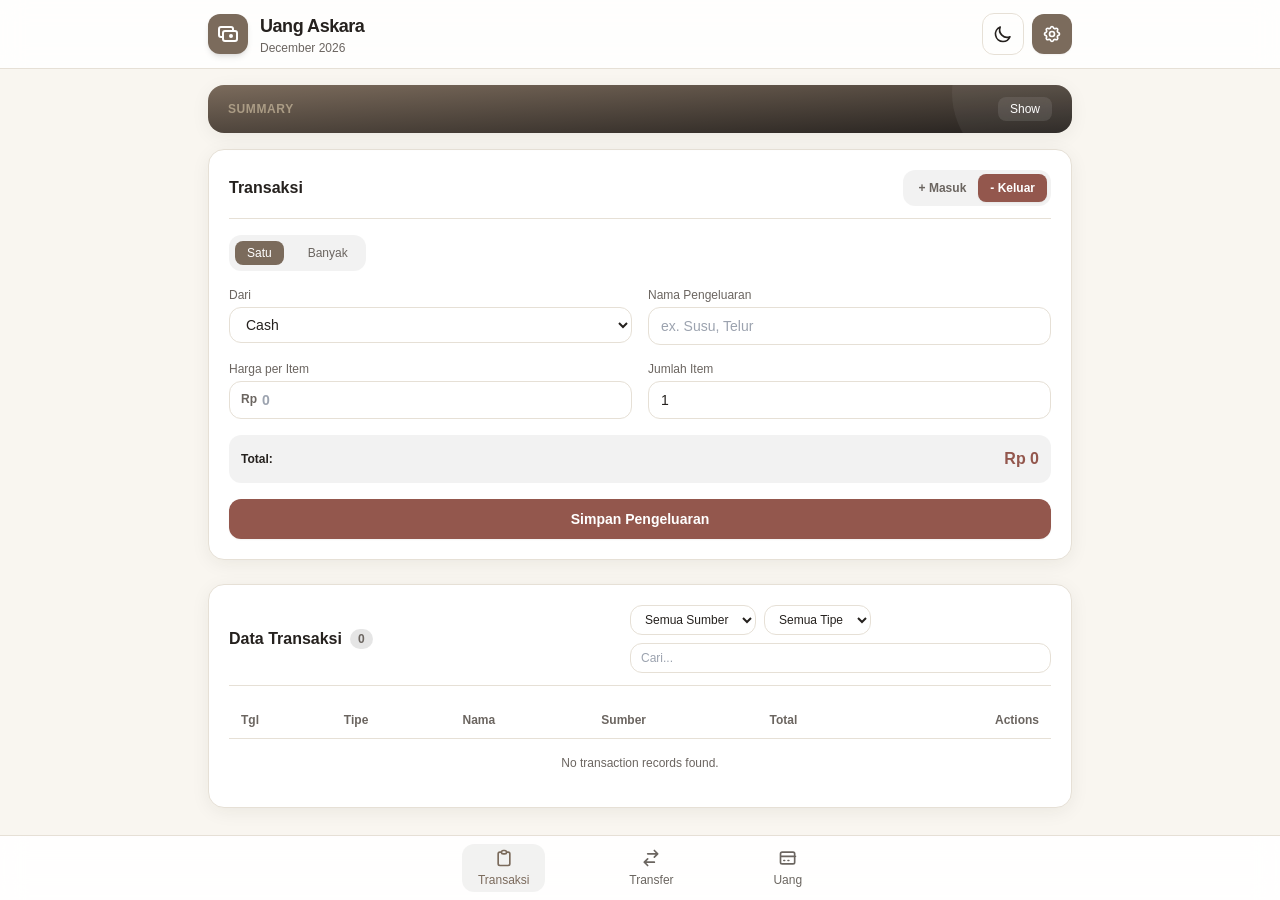
==== commit 9d0e63ed: "Add files via upload" ====
--- a/index.html
+++ b/index.html
@@ -74,11 +74,9 @@
       background-color: rgba(0, 0, 0, 0.55);
       backdrop-filter: blur(4px);
     }
-	
-	.input-dark-bg{
-	background-color:#24211E;
+	.input-dark-bg {
+		background-color: var(--card-bg);
 	}
-	
   </style>
 </head>
 <body class="min-h-screen flex flex-col justify-between selection:bg-brand-sand selection:text-white">
@@ -128,16 +126,24 @@
 
       <div class="relative z-10 space-y-3">
         <div class="flex items-center justify-between">
-          <span class="text-xs font-semibold uppercase tracking-wider text-brand-sand">Total Available Money</span>
+          <span class="text-xs font-semibold uppercase tracking-wider text-brand-sand">Summary</span>
           <button onclick="toggleSummaryDetails()" id="toggleSummaryBtn" class="px-3 py-1 rounded-lg bg-white/10 hover:bg-white/20 text-xs font-medium backdrop-blur-sm transition">
             Show
           </button>
         </div>
 
-        <div class="text-2xl sm:text-4xl font-extrabold tracking-tight" id="usableBalanceDisplay">Rp 0</div>
-
         <!-- Hidden Expandable Summary Details -->
         <div id="summaryDetailsBox" class="pt-3 border-t border-white/15 space-y-3 hidden">
+          <div class="grid grid-cols-1 gap-3 text-xs">
+            <div class="bg-white/10 p-3 rounded-xl backdrop-blur-sm">
+              <span class="text-xs font-semibold uppercase tracking-wider text-brand-sand">Total Money Available</span>
+              <div class="text-2xl sm:text-4xl font-extrabold tracking-tight" id="usableBalanceDisplay">Rp 0</div>
+            </div>
+			<div class="bg-white/10 p-3 rounded-xl backdrop-blur-sm">
+              <span class="text-xs font-semibold uppercase tracking-wider text-brand-sand">Remaining Budget Left</span>
+              <div class="text-2xl sm:text-4xl font-extrabold tracking-tight" id="budgetLeftDisplay">Rp 0</div>
+            </div>
+          </div>
           <div class="grid grid-cols-2 gap-3 text-xs">
 		              <div class="bg-white/10 p-3 rounded-xl backdrop-blur-sm">
               <span class="text-white/70 block font-medium">Total Uang</span>
@@ -467,6 +473,20 @@
     <!-- TAB 3: MONEY & RESERVES CONTENT -->
     <section id="tab-money" class="tab-content hidden space-y-6">
       
+      <!-- 0. Monthly Budget Card -->
+      <div class="p-5 rounded-2xl bg-[var(--card-bg)] border border-[var(--border-color)] shadow-soft space-y-4">
+        <div class="flex items-center justify-between border-b border-[var(--border-color)] pb-3">
+          <h2 class="font-bold text-base">Anggaran Bulan Ini</h2>
+          <button onclick="openBudgetModal()" id="budgetCardBtn" class="px-3 py-1.5 rounded-xl bg-brand-accent text-white text-xs font-semibold hover:opacity-90 transition">+ Atur Anggaran</button>
+        </div>
+        <div class="space-y-2 text-xs">
+          <div class="flex justify-between"><span class="text-[var(--text-muted)]">Anggaran:</span><span class="font-bold" id="budgetCardAmount">Rp 0</span></div>
+          <div class="flex justify-between"><span class="text-[var(--text-muted)]">Pengeluaran:</span><span class="font-bold text-brand-terracotta" id="budgetCardSpent">Rp 0</span></div>
+          <div class="flex justify-between"><span class="text-[var(--text-muted)]">Sisa anggaran:</span><span class="font-bold" id="budgetCardLeft">-</span></div>
+          <div class="h-2 w-full rounded-full bg-black/10 dark:bg-white/10 overflow-hidden"><div id="budgetCardBar" class="h-full rounded-full bg-brand-accent" style="width:0%"></div></div>
+        </div>
+      </div>
+
       <!-- 1. Sources of Money Card -->
       <div class="p-5 rounded-2xl bg-[var(--card-bg)] border border-[var(--border-color)] shadow-soft space-y-4">
         <div class="flex items-center justify-between border-b border-[var(--border-color)] pb-3">
@@ -489,13 +509,13 @@
         <div class="flex items-center justify-between border-b border-[var(--border-color)] pb-3">
           <div>
             <h2 class="font-bold text-base flex items-center space-x-2">
-              <span>Dana Cadangan</span>
+              <span>Dana Tabungan</span>
               <span class="text-xs bg-amber-500/10 text-amber-700 dark:text-amber-300 px-2 py-0.5 rounded-full font-medium hidden">Cannot be used</span>
             </h2>
             <p class="text-xs text-[var(--text-muted)] hidden">Reserve funds allocated for specific goals.</p>
           </div>
           <button onclick="openAddReserveModal()" class="px-3 py-1.5 rounded-xl bg-brand-accent text-white text-xs font-semibold hover:opacity-90 transition">
-            + Tambah Cadangan
+            + Tambah Tabungan
           </button>
         </div>
 
@@ -602,6 +622,10 @@
             <input type="file" id="jsonFileInput" accept=".json" onchange="importDataJSON(event)" class="hidden">
           </label>
         </div>
+        <button onclick="openBackupList()" class="w-full p-3 rounded-xl border border-[var(--border-color)] hover:bg-black/5 dark:hover:bg-white/5 text-xs font-semibold flex items-center justify-center space-x-2">
+          <svg class="w-4 h-4 text-brand-accent" fill="none" stroke="currentColor" viewBox="0 0 24 24"><path stroke-linecap="round" stroke-linejoin="round" stroke-width="2" d="M3 7a2 2 0 012-2h4l2 2h8a2 2 0 012 2v8a2 2 0 01-2 2H5a2 2 0 01-2-2V7z"/></svg>
+          <span>Import from Backup Folder</span>
+        </button>
       </div>
 
       <!-- Clear Data Section -->
@@ -647,6 +671,28 @@
     </div>
   </div>
 
+  <!-- BACKUP FOLDER LIST MODAL -->
+  <div id="backupListModal" class="fixed inset-0 z-[60] flex items-center justify-center p-4 modal-backdrop hidden">
+    <div class="bg-[var(--card-bg)] border border-[var(--border-color)] w-full max-w-sm rounded-2xl p-6 shadow-2xl space-y-4">
+      <h3 class="font-bold text-base text-center">Import from Backup Folder</h3>
+      <div id="backupListBox" class="space-y-2 max-h-64 overflow-y-auto"></div>
+      <button onclick="closeModal('backupListModal')" class="w-full py-2 text-xs border border-[var(--border-color)] rounded-xl">Close</button>
+    </div>
+  </div>
+
+  <!-- IMPORT CHOICE MODAL -->
+  <div id="importChoiceModal" class="fixed inset-0 z-[70] flex items-center justify-center p-4 modal-backdrop hidden">
+    <div class="bg-[var(--card-bg)] border border-[var(--border-color)] w-full max-w-sm rounded-2xl p-6 shadow-2xl space-y-4 text-center">
+      <h3 class="font-bold text-base">Import Backup?</h3>
+      <p class="text-xs text-[var(--text-muted)]">Importing will replace all your current data. Would you like to export a backup of your current data first?</p>
+      <div class="space-y-2 pt-2">
+        <button onclick="applyImport(true)" class="w-full py-2.5 text-xs bg-emerald-700 text-white font-semibold rounded-xl hover:bg-emerald-800">Backup Current Data & Import</button>
+        <button onclick="applyImport(false)" class="w-full py-2.5 text-xs bg-brand-terracotta text-white font-semibold rounded-xl hover:opacity-90">Delete Current Data & Replace</button>
+        <button onclick="pendingImport=null;closeModal('importChoiceModal')" class="w-full py-2 text-xs border border-[var(--border-color)] rounded-xl">Cancel</button>
+      </div>
+    </div>
+  </div>
+
   <!-- 3. MONEY SOURCE DETAIL MODAL -->
   <div id="sourceDetailModal" class="fixed inset-0 z-50 flex items-center justify-center p-4 modal-backdrop hidden">
     <div class="bg-[var(--card-bg)] border border-[var(--border-color)] w-full max-w-sm rounded-2xl p-6 shadow-2xl space-y-4">
@@ -663,7 +709,7 @@
           <span id="sdCurrentMoney" class="font-bold">Rp 0</span>
         </div>
         <div class="flex justify-between py-2 border-b border-[var(--border-color)]">
-          <span class="text-[var(--text-muted)]">Cadangan:</span>
+          <span class="text-[var(--text-muted)]">Tabungan:</span>
           <span id="sdReservedMoney" class="font-bold text-amber-600 dark:text-amber-400">Rp 0</span>
         </div>
         <div class="flex justify-between py-2 border-b border-[var(--border-color)]">
@@ -699,6 +745,27 @@
 
         <div class="flex space-x-2 pt-2">
           <button type="button" onclick="closeModal('sourceModal')" class="flex-1 py-2 text-xs rounded-xl border border-[var(--border-color)]">Cancel</button>
+          <button type="submit" class="flex-1 py-2 text-xs bg-brand-accent text-white font-semibold rounded-xl">Simpan</button>
+        </div>
+      </form>
+    </div>
+  </div>
+
+  <!-- BUDGET MODAL -->
+  <div id="budgetModal" class="fixed inset-0 z-50 flex items-center justify-center p-4 modal-backdrop hidden">
+    <div class="bg-[var(--card-bg)] border border-[var(--border-color)] w-full max-w-sm rounded-2xl p-6 shadow-2xl space-y-4">
+      <h3 class="font-bold text-base">Anggaran Bulan Ini</h3>
+      <form onsubmit="handleBudgetSubmit(event)" class="space-y-3">
+        <div>
+          <label class="block text-xs font-medium text-[var(--text-muted)] mb-1">Rencana pengeluaran bulan ini</label>
+          <div class="relative">
+            <span class="absolute left-3 top-2.5 text-xs text-[var(--text-muted)] font-semibold">Rp</span>
+            <input type="text" id="budgetAmountInput" placeholder="0" oninput="maskCurrencyInput(this)" class="w-full pl-8 pr-3 py-2 text-sm rounded-xl border border-[var(--border-color)] bg-transparent outline-none font-semibold">
+          </div>
+          <p class="text-[10px] text-[var(--text-muted)] mt-1">Isi 0 untuk menghapus anggaran.</p>
+        </div>
+        <div class="flex space-x-2 pt-2">
+          <button type="button" onclick="closeModal('budgetModal')" class="flex-1 py-2 text-xs rounded-xl border border-[var(--border-color)]">Cancel</button>
           <button type="submit" class="flex-1 py-2 text-xs bg-brand-accent text-white font-semibold rounded-xl">Simpan</button>
         </div>
       </form>
@@ -997,11 +1064,13 @@
           name: getMonthName(state.activeMonthKey),
           sources: [{ id: 'src_default_cash', name: 'Cash', balance: 0 }],
           reserves: [],
+          budget: 0,
           transfers: [],
           transactions: []
         };
       }
       const m = state.months[state.activeMonthKey];
+      if (typeof m.budget !== 'number') m.budget = 0;
       if (!m.sources) m.sources = [];
       if (!m.reserves) m.reserves = [];
       if (!m.transfers) m.transfers = [];
@@ -1090,8 +1159,54 @@
       renderDropdowns();
       renderSources();
       renderReserves();
+      renderBudget();
       renderTransfers();
       renderTransactions();
+    }
+
+    // MONTHLY BUDGET (planned expenses). Budget left = budget - total expenses
+    function getMonthExpense(mData) {
+      return mData.transactions
+        .filter(t => t.type && t.type.startsWith('expense'))
+        .reduce((sum, t) => sum + (Number(t.totalAmount) || 0), 0);
+    }
+
+    function renderBudget() {
+      const mData = getActiveMonthData();
+      const budget = Number(mData.budget) || 0;
+      const spent = getMonthExpense(mData);
+      const left = budget - spent;
+      const isSet = budget > 0;
+
+      const leftEl = document.getElementById('budgetLeftDisplay');
+      leftEl.innerText = isSet ? formatRp(left) : 'Belum diatur';
+      leftEl.classList.toggle('text-rose-300', isSet && left < 0);
+
+      document.getElementById('budgetCardAmount').innerText = isSet ? formatRp(budget) : 'Belum diatur';
+      document.getElementById('budgetCardSpent').innerText = formatRp(spent);
+      const cardLeft = document.getElementById('budgetCardLeft');
+      cardLeft.innerText = isSet ? formatRp(left) : '-';
+      cardLeft.classList.toggle('text-brand-terracotta', isSet && left < 0);
+      document.getElementById('budgetCardBar').style.width = (isSet ? Math.min(100, spent / budget * 100) : 0) + '%';
+      document.getElementById('budgetCardBtn').innerText = isSet ? 'Ubah Anggaran' : '+ Atur Anggaran';
+    }
+
+    function openBudgetModal() {
+      const mData = getActiveMonthData();
+      const input = document.getElementById('budgetAmountInput');
+      if (mData.budget > 0) setInputValueFormatted(input, mData.budget); else input.value = '';
+      openModal('budgetModal');
+      input.focus();
+    }
+
+    function handleBudgetSubmit(e) {
+      e.preventDefault();
+      const mData = getActiveMonthData();
+      mData.budget = parseInputCurrency(document.getElementById('budgetAmountInput').value) || 0;
+      saveState();
+      closeModal('budgetModal');
+      renderAll();
+      showToast(mData.budget > 0 ? 'Budget saved.' : 'Budget cleared.');
     }
 
     // HEADER USABLE MONEY SUMMARY CARD
@@ -1104,9 +1219,7 @@
       const usableBalance = totalBalance - totalReserved;
 
       // Sum of expenses in active month
-      const totalExpense = mData.transactions
-        .filter(t => t.type && t.type.startsWith('expense'))
-        .reduce((sum, t) => sum + (Number(t.totalAmount) || 0), 0);
+      const totalExpense = getMonthExpense(mData);
 
       document.getElementById('usableBalanceDisplay').innerText = formatRp(usableBalance);
       document.getElementById('totalExpenseDisplay').innerText = formatRp(totalExpense);
@@ -1332,7 +1445,7 @@
     }
 
     function openAddReserveModal() {
-      document.getElementById('reserveModalTitle').innerText = 'Tambah Cadangan';
+      document.getElementById('reserveModalTitle').innerText = 'Tambah Tabungan';
       document.getElementById('reserveEditId').value = '';
       document.getElementById('resPurpose').value = '';
       document.getElementById('resAmount').value = '';
@@ -1344,7 +1457,7 @@
       const res = mData.reserves.find(r => r.id === id);
       if (!res) return;
 
-      document.getElementById('reserveModalTitle').innerText = 'Edit Cadangan';
+      document.getElementById('reserveModalTitle').innerText = 'Edit Tabungan';
       document.getElementById('reserveEditId').value = res.id;
       document.getElementById('resPurpose').value = res.purpose;
       document.getElementById('resSourceId').value = res.sourceId;
@@ -1403,7 +1516,7 @@
       const tbody = document.getElementById('transferTableBody');
 
       let list = [...(mData.transfers || [])];
-      list.sort((a, b) => new Date(b.date) - new Date(a.date));
+      list.reverse().sort((a, b) => new Date(b.date) - new Date(a.date));
 
       if (list.length === 0) {
         tbody.innerHTML = `<tr><td colspan="7" class="py-4 text-center text-[var(--text-muted)]">No transfer records found.</td></tr>`;
@@ -1765,6 +1878,7 @@
       calculateSingleExpenseTotal();
       showToast('Single expense recorded.');
       renderAll();
+      document.getElementById('expSingleName').focus();
     }
 
     // 3. MULTIPLE EXPENSE WORKING LIST BUILDER
@@ -1792,6 +1906,7 @@
       document.getElementById('itemInputPrice').value = '';
 
       renderMultiItemsTable();
+      document.getElementById('itemInputName').focus();
     }
 
     function removeMultiItem(id) {
@@ -1904,7 +2019,8 @@
       }
 
       // Sort newest records on top
-      txList.sort((a, b) => new Date(b.date) - new Date(a.date));
+      // reverse() first so records on the same date keep "last added on top" (sort is stable)
+      txList.reverse().sort((a, b) => new Date(b.date) - new Date(a.date));
 
       document.getElementById('txRecordCount').innerText = txList.length;
 
@@ -2340,6 +2456,7 @@
         name: getMonthName(monthKey),
         sources: newSources,
         reserves: [],
+        budget: 0,
         transfers: [],
         transactions: []
       };
@@ -2383,26 +2500,80 @@
     function importDataJSON(event) {
       const file = event.target.files[0];
       if (!file) return;
-
       const reader = new FileReader();
       reader.onload = function(e) {
-        try {
-          const imported = JSON.parse(e.target.result);
-          if (imported && imported.months && imported.activeMonthKey) {
-            state = imported;
-            saveState();
-            setupTheme();
-            renderAll();
-            closeModal('optionsModal');
-            showToast('JSON imported successfully!');
-          } else {
-            showToast('Invalid JSON structure.');
-          }
-        } catch (err) {
-          showToast('Failed to parse uploaded JSON.');
-        }
+        try { askImport(JSON.parse(e.target.result)); }
+        catch (err) { showToast('Failed to parse uploaded JSON.'); }
+        event.target.value = '';
       };
       reader.readAsText(file);
+    }
+
+    // Every import (file or backup folder) asks first: back up current data, or replace it
+    let pendingImport = null;
+    function askImport(imported) {
+      if (!(imported && imported.months && imported.activeMonthKey)) { showToast('Invalid JSON structure.'); return; }
+      pendingImport = imported;
+      openModal('importChoiceModal');
+    }
+
+    function applyImport(withBackup) {
+      if (!pendingImport) return;
+      if (withBackup) exportDataJSON();
+      state = pendingImport;
+      pendingImport = null;
+      saveState();
+      setupTheme();
+      renderAll();
+      closeModal('importChoiceModal');
+      closeModal('backupListModal');
+      closeModal('optionsModal');
+      showToast('JSON imported successfully!');
+    }
+
+    // BACKUP FOLDER (a "backup" folder in the GitHub repo that hosts this app)
+    const BACKUP_DIR = 'backup';
+    let backupFiles = [];
+
+    function backupDateLabel(name) {
+      const m = name.match(/(\d{4})-(\d{2})-(\d{2})/);
+      if (!m) return name.replace(/\.json$/i, '').replace(/[<>&"]/g, '');
+      return new Date(+m[1], +m[2] - 1, +m[3]).toLocaleDateString('en-GB', { day: 'numeric', month: 'long', year: 'numeric' });
+    }
+
+    async function openBackupList() {
+      openModal('backupListModal');
+      const box = document.getElementById('backupListBox');
+      const note = t => `<p class="text-xs text-[var(--text-muted)] text-center py-4">${t}</p>`;
+      box.innerHTML = note('Loading...');
+      try {
+        const host = location.hostname;
+        if (!host.endsWith('.github.io')) throw new Error('not on GitHub Pages');
+        const seg = location.pathname.split('/')[1];
+        const repo = (seg && !seg.includes('.')) ? seg : host;
+        const res = await fetch(`https://api.github.com/repos/${host.split('.')[0]}/${repo}/contents/${BACKUP_DIR}`);
+        if (!res.ok) throw new Error('HTTP ' + res.status);
+        const dateKey = n => (n.match(/\d{4}-\d{2}-\d{2}/) || [''])[0];
+        backupFiles = (await res.json())
+          .filter(f => f.type === 'file' && /\.json$/i.test(f.name))
+          .map(f => f.name)
+          .sort((a, b) => dateKey(b).localeCompare(dateKey(a)) || b.localeCompare(a));
+        box.innerHTML = backupFiles.length
+          ? backupFiles.map((n, i) => `<button onclick="loadBackupFile(${i})" class="w-full py-3 text-xs font-semibold border border-[var(--border-color)] rounded-xl hover:bg-black/5 dark:hover:bg-white/5">${backupDateLabel(n)}</button>`).join('')
+          : note('No JSON files found in the backup folder.');
+      } catch (err) {
+        box.innerHTML = note('Could not load the backup list. This needs an internet connection and the app opened from your GitHub Pages address.');
+      }
+    }
+
+    async function loadBackupFile(i) {
+      try {
+        const res = await fetch(`${BACKUP_DIR}/${encodeURIComponent(backupFiles[i])}`, { cache: 'no-store' });
+        if (!res.ok) throw new Error('HTTP ' + res.status);
+        askImport(await res.json());
+      } catch (err) {
+        showToast('Could not load that backup file.');
+      }
     }
 
     // CLEAR DATA LOGIC WITH EXPORT PROMPT
@@ -2461,4 +2632,4 @@
     }
   </script>
 </body>
-</html>+</html>
